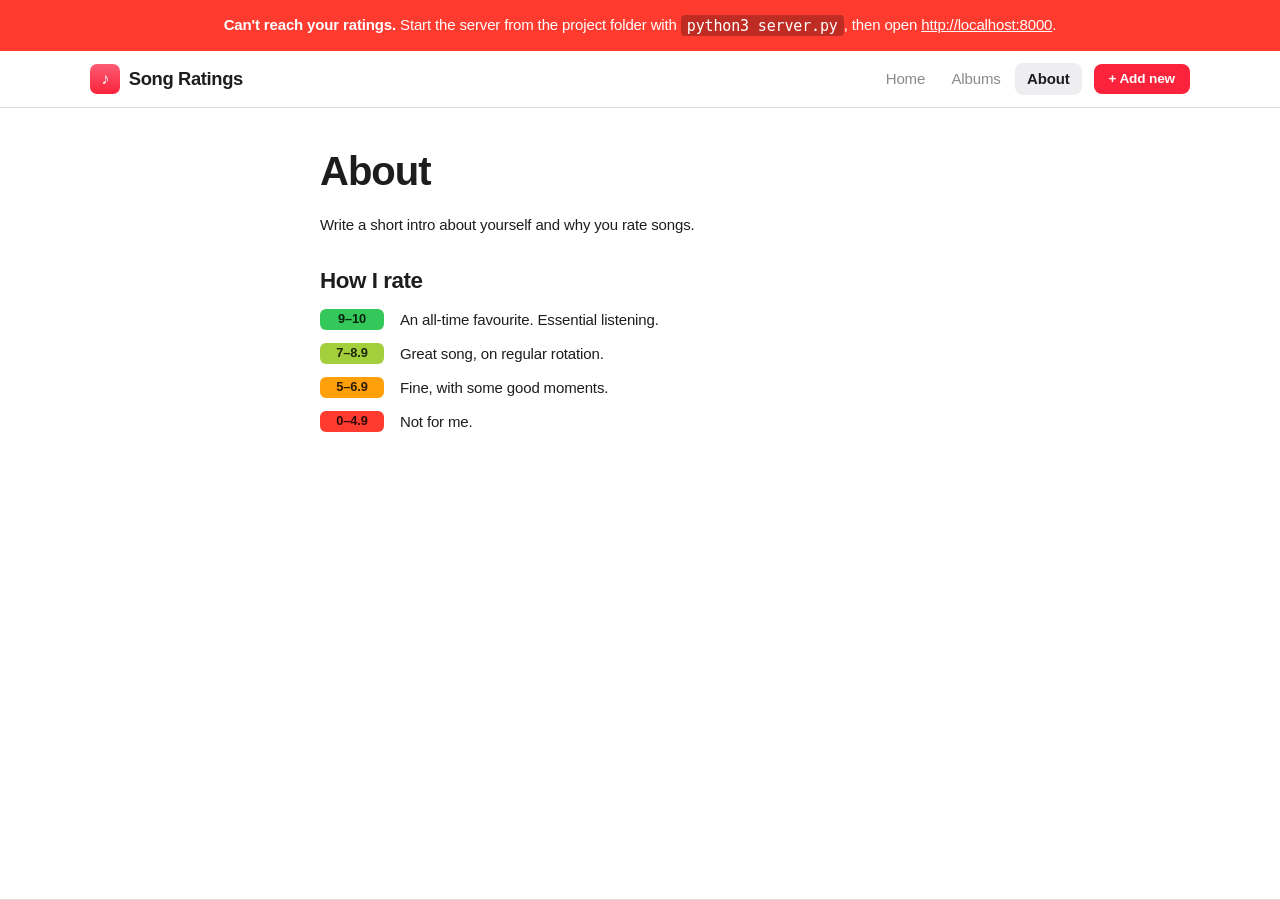
==== about.html @ 0f401fde "first commit" ====
<!DOCTYPE html>
<html lang="en">
<head>
  <meta charset="UTF-8">
  <meta name="viewport" content="width=device-width, initial-scale=1.0">
  <title>About · Song Ratings</title>
  <link rel="icon" href="assets/favicon.svg" type="image/svg+xml">
  <link rel="stylesheet" href="css/base.css">
  <link rel="stylesheet" href="css/layout.css">
  <link rel="stylesheet" href="css/components.css">
</head>
<body>
  <header id="site-header" class="site-header"></header>

  <main class="container prose">
    <h1>About</h1>
    <p>Write a short intro about yourself and why you rate songs.</p>

    <h2>How I rate</h2>
    <ul class="scale">
      <li><span class="rating-badge rating-sm tier-great">9–10</span> An all-time favourite. Essential listening.</li>
      <li><span class="rating-badge rating-sm tier-good">7–8.9</span> Great song, on regular rotation.</li>
      <li><span class="rating-badge rating-sm tier-okay">5–6.9</span> Fine, with some good moments.</li>
      <li><span class="rating-badge rating-sm tier-bad">0–4.9</span> Not for me.</li>
    </ul>
  </main>

  <footer id="site-footer" class="site-footer"></footer>

  <script src="js/store.js"></script>
  <script src="js/utils.js"></script>
  <script src="js/components.js"></script>
</body>
</html>
---- css/base.css ----
/* Design tokens, reset, and typography. Change the look of the site here.
   Styled after Apple Music: SF system font, pink-red key color, translucent
   materials, and automatic light/dark mode. */

:root {
  /* Light mode */
  --bg: #ffffff;
  --bg-translucent: rgb(255 255 255 / 0.72);
  --surface: rgb(118 118 128 / 0.08);
  --surface-hover: rgb(118 118 128 / 0.14);
  --fill: rgb(118 118 128 / 0.12);
  --stripe: rgb(0 0 0 / 0.03);
  --border: rgb(60 60 67 / 0.18);
  --text: #1d1d1f;
  --text-muted: rgb(60 60 67 / 0.6);
  --accent: #fa233b;
  --accent-hover: #e01e34;
  --focus-ring: rgb(250 35 59 / 0.4);
  --on-accent: #ffffff;
  --cover-shadow: 0 4px 14px rgb(0 0 0 / 0.12);
  --cover-edge: inset 0 0 0 0.5px rgb(0 0 0 / 0.1);

  --tier-great: #34c759;
  --tier-good: #a4cf3c;
  --tier-okay: #ff9f0a;
  --tier-bad: #ff3b30;
  --on-tier: rgb(0 0 0 / 0.82);

  --radius: 12px;
  --radius-sm: 8px;
  --radius-cover: 6px;
  --max-width: 1180px;
  --gutter: clamp(16px, 4vw, 40px);

  --font-sans: -apple-system, BlinkMacSystemFont, "SF Pro Text", "SF Pro Icons",
    "Helvetica Neue", Helvetica, Arial, sans-serif;
  --font-display: -apple-system, BlinkMacSystemFont, "SF Pro Display",
    "Helvetica Neue", Helvetica, Arial, sans-serif;

  color-scheme: light dark;
}

@media (prefers-color-scheme: dark) {
  :root {
    --bg: #1f1f1f;
    --bg-translucent: rgb(31 31 31 / 0.72);
    --surface: rgb(255 255 255 / 0.05);
    --surface-hover: rgb(255 255 255 / 0.09);
    --fill: rgb(118 118 128 / 0.24);
    --stripe: rgb(255 255 255 / 0.035);
    --border: rgb(84 84 88 / 0.6);
    --text: rgb(255 255 255 / 0.92);
    --text-muted: rgb(235 235 245 / 0.6);
    --accent: #fa586a;
    --accent-hover: #fb6d7d;
    --focus-ring: rgb(250 88 106 / 0.45);
    --cover-shadow: 0 4px 18px rgb(0 0 0 / 0.45);
    --cover-edge: inset 0 0 0 0.5px rgb(255 255 255 / 0.1);

    --tier-great: #30d158;
    --tier-good: #a8d64a;
    --tier-okay: #ffb340;
    --tier-bad: #ff453a;
  }
}

*,
*::before,
*::after {
  box-sizing: border-box;
}

body {
  margin: 0;
  min-height: 100vh;
  display: flex;
  flex-direction: column;
  background: var(--bg);
  color: var(--text);
  font-family: var(--font-sans);
  font-size: 15px;
  line-height: 1.47;
  letter-spacing: -0.01em;
  -webkit-font-smoothing: antialiased;
  -moz-osx-font-smoothing: grayscale;
}

h1,
h2,
h3 {
  font-family: var(--font-display);
  line-height: 1.15;
  margin: 0 0 0.5em;
}

h1 { font-size: clamp(1.9rem, 4vw, 2.5rem); font-weight: 700; letter-spacing: -0.025em; }
h2 { font-size: 1.4rem; font-weight: 700; letter-spacing: -0.02em; }
h3 { font-size: 1rem; font-weight: 600; letter-spacing: -0.01em; }

p { margin: 0 0 1em; }

a {
  color: var(--accent);
  text-decoration: none;
}

img {
  max-width: 100%;
  display: block;
}

input,
select {
  font: inherit;
  color: var(--text);
  background-color: var(--fill);
  border: 0;
  border-radius: var(--radius-sm);
  padding: 0.55em 0.85em;
}

input::placeholder { color: var(--text-muted); }

select {
  appearance: none;
  padding-right: 2.2em;
  background-image: url("data:image/svg+xml,%3Csvg xmlns='http://www.w3.org/2000/svg' width='10' height='6' viewBox='0 0 10 6'%3E%3Cpath d='M1 1l4 4 4-4' fill='none' stroke='%238e8e93' stroke-width='1.6' stroke-linecap='round' stroke-linejoin='round'/%3E%3C/svg%3E");
  background-repeat: no-repeat;
  background-position: right 0.85em center;
  cursor: pointer;
}

input:focus,
select:focus,
a:focus-visible,
button:focus-visible {
  outline: 3px solid var(--focus-ring);
  outline-offset: 1px;
}

.muted { color: var(--text-muted); }
---- css/layout.css ----
/* Page-level structure: header, footer, containers, grids. */

.container {
  width: 100%;
  max-width: var(--max-width);
  margin: 0 auto;
  padding-inline: var(--gutter);
}

main.container {
  flex: 1;
  padding-block: 2.5rem 4rem;
}

/* Header */
.site-header {
  position: sticky;
  top: 0;
  z-index: 10;
  background: var(--bg-translucent);
  backdrop-filter: saturate(180%) blur(20px);
  -webkit-backdrop-filter: saturate(180%) blur(20px);
  border-bottom: 0.5px solid var(--border);
}

.header-inner {
  display: flex;
  align-items: center;
  justify-content: space-between;
  gap: 1rem;
  height: 56px;
}

.logo {
  display: flex;
  align-items: center;
  gap: 0.55rem;
  color: var(--text);
  font-family: var(--font-display);
  font-weight: 600;
  font-size: 1.15rem;
  letter-spacing: -0.02em;
}

.logo-mark {
  display: grid;
  place-items: center;
  width: 30px;
  height: 30px;
  border-radius: 7px;
  background: linear-gradient(180deg, #fb5c74, #fa233b);
  color: #fff;
  font-size: 1rem;
}

.nav {
  display: flex;
  align-items: center;
  gap: 0.15rem;
}

.nav-link {
  color: var(--text-muted);
  padding: 0.35em 0.8em;
  border-radius: var(--radius-sm);
  font-weight: 500;
  transition: color 0.15s, background 0.15s;
}

.nav-link:hover { color: var(--text); }
.nav-link.active { color: var(--text); background: var(--fill); font-weight: 600; }

/* Footer */
.site-footer {
  border-top: 0.5px solid var(--border);
  color: var(--text-muted);
  font-size: 0.8rem;
}

.footer-inner {
  display: flex;
  justify-content: space-between;
  flex-wrap: wrap;
  gap: 0.5rem;
  padding-block: 1.5rem;
}

/* Home */
.hero {
  padding-block: 0.5rem 2.5rem;
}

.hero h1 { font-size: clamp(2.1rem, 5vw, 3rem); font-weight: 800; letter-spacing: -0.03em; }

.hero-sub {
  color: var(--text-muted);
  font-size: 1.15rem;
}

.home-layout {
  display: grid;
  grid-template-columns: 1fr 340px;
  gap: 3rem;
  align-items: start;
}

.sidebar {
  position: sticky;
  top: 80px;
}

.section-head,
.page-head {
  display: flex;
  align-items: baseline;
  justify-content: space-between;
  flex-wrap: wrap;
  gap: 0.5rem;
  margin-bottom: 1rem;
}

.section-head h2 { margin: 0; }

/* Grids */
.album-grid {
  display: grid;
  grid-template-columns: repeat(auto-fill, minmax(180px, 1fr));
  gap: 1.75rem 1.25rem;
}

.song-list {
  display: flex;
  flex-direction: column;
}

/* Prose pages (About) */
.prose {
  max-width: 720px;
}

.prose h2 { margin-top: 2rem; }

@media (max-width: 860px) {
  .home-layout { grid-template-columns: 1fr; }
  .sidebar { position: static; }
}

@media (max-width: 480px) {
  .logo-text { display: none; }
  .nav-link { padding: 0.35em 0.5em; }
  .album-grid { grid-template-columns: repeat(2, 1fr); gap: 1.25rem 0.75rem; }
}
---- css/components.css ----
/* Reusable pieces: cards, rating badges, covers, tracklist, detail pages. */

/* Stats */
.stats {
  display: flex;
  flex-wrap: wrap;
  gap: 0.75rem;
  margin-top: 1.5rem;
}

.stat {
  display: flex;
  flex-direction: column;
  min-width: 140px;
  padding: 0.9rem 1.2rem;
  background: var(--surface);
  border-radius: var(--radius);
}

.stat-value {
  font-family: var(--font-display);
  font-size: 1.75rem;
  font-weight: 700;
  letter-spacing: -0.02em;
  font-variant-numeric: tabular-nums;
}

.stat-label { color: var(--text-muted); font-size: 0.8rem; font-weight: 500; }

.section-link { font-weight: 400; font-size: 0.95rem; }
.section-link:hover { text-decoration: underline; }

/* Covers */
.cover {
  aspect-ratio: 1;
  object-fit: cover;
  border-radius: var(--radius-cover);
  background: var(--fill);
  box-shadow: var(--cover-edge);
  flex-shrink: 0;
}

.cover-sm { width: 44px; border-radius: 4px; }
.cover-md { width: 100%; box-shadow: var(--cover-edge), var(--cover-shadow); }
.cover-lg {
  width: min(270px, 100%);
  border-radius: 10px;
  box-shadow: var(--cover-edge), 0 10px 40px rgb(0 0 0 / 0.25);
}

.cover-placeholder {
  display: grid;
  place-items: center;
  background: linear-gradient(
    135deg,
    hsl(var(--hue) 70% 55%),
    hsl(calc(var(--hue) + 50) 65% 35%)
  );
  color: rgb(255 255 255 / 0.9);
  font-family: var(--font-display);
  font-weight: 700;
  font-size: 2.5rem;
}

.cover-sm.cover-placeholder { font-size: 1rem; }
.cover-lg.cover-placeholder { font-size: 5rem; }

/* Rating badge */
.rating-badge {
  display: inline-grid;
  place-items: center;
  font-family: var(--font-display);
  font-weight: 700;
  border-radius: 6px;
  color: var(--on-tier);
  font-variant-numeric: tabular-nums;
  letter-spacing: -0.01em;
}

.rating-sm { min-width: 38px; padding: 0.1em 0.45em; font-size: 0.8rem; }
.rating-md { min-width: 44px; padding: 0.2em 0.5em; font-size: 0.95rem; }
.rating-lg { min-width: 110px; padding: 0.25em 0.5em; font-size: 3rem; border-radius: var(--radius); }

.tier-great { background: var(--tier-great); }
.tier-good  { background: var(--tier-good); }
.tier-okay  { background: var(--tier-okay); }
.tier-bad   { background: var(--tier-bad); }
.tier-none  { background: var(--fill); color: var(--text-muted); }

/* Progress (tracks rated) */
.progress {
  display: flex;
  align-items: center;
  gap: 0.5rem;
  margin-top: 0.4rem;
}

.progress-bar {
  flex: 1;
  max-width: 200px;
  height: 3px;
  background: var(--fill);
  border-radius: 999px;
  overflow: hidden;
}

.progress-bar span {
  display: block;
  height: 100%;
  background: var(--accent);
  border-radius: 999px;
}

.progress-label {
  color: var(--text-muted);
  font-size: 0.72rem;
  white-space: nowrap;
}

/* Album card (grid): just artwork and text, like an Apple Music shelf */
.album-card {
  position: relative;
  display: flex;
  flex-direction: column;
  gap: 0.55rem;
  color: inherit;
}

.album-card .cover { transition: filter 0.2s; }
.album-card:hover .cover { filter: brightness(0.82); }

.album-card .rating-badge {
  position: absolute;
  top: 0.5rem;
  right: 0.5rem;
  box-shadow: 0 2px 8px rgb(0 0 0 / 0.3);
}

.album-card .tier-none {
  background: rgb(30 30 30 / 0.55);
  color: rgb(255 255 255 / 0.85);
  backdrop-filter: blur(12px);
  -webkit-backdrop-filter: blur(12px);
}

.album-card-body { min-width: 0; line-height: 1.3; }

.album-title,
.song-title {
  margin: 0;
  font-family: var(--font-sans);
  font-size: 0.92rem;
  font-weight: 500;
  overflow: hidden;
  text-overflow: ellipsis;
  white-space: nowrap;
}

.album-artist,
.song-artist {
  margin: 0;
  color: var(--text-muted);
  font-size: 0.88rem;
  overflow: hidden;
  text-overflow: ellipsis;
  white-space: nowrap;
}

/* Song row (ranked list) */
.song-row {
  display: flex;
  align-items: center;
  gap: 0.75rem;
  padding: 0.45rem 0.5rem;
  border-radius: var(--radius-sm);
  color: inherit;
}

.song-row:hover { background: var(--surface-hover); }

.song-rank {
  width: 1.5rem;
  text-align: right;
  color: var(--text-muted);
  font-size: 0.9rem;
  font-weight: 600;
  font-variant-numeric: tabular-nums;
}

.song-row-body {
  display: flex;
  flex-direction: column;
  flex: 1;
  min-width: 0;
  line-height: 1.3;
}

.song-row-body .song-artist { font-size: 0.82rem; }

/* Tracklist (album page): striped rows like Apple Music */
.tracklist {
  margin-top: 2rem;
}

.tracklist-head,
.track-row {
  display: grid;
  grid-template-columns: 2rem 1fr auto 3.5rem;
  gap: 1rem;
  align-items: center;
  padding: 0.55rem 0.75rem;
}

.tracklist-head {
  color: var(--text-muted);
  font-size: 0.72rem;
  font-weight: 600;
  letter-spacing: 0.04em;
  text-transform: uppercase;
  margin-bottom: 0.25rem;
}

.tracklist-head span:first-child,
.track-number { text-align: right; }

.tracklist-head span:last-child { text-align: center; }

.track-row {
  border-radius: var(--radius-sm);
  color: var(--text);
}

.track-row:nth-of-type(odd) { background: var(--stripe); }
.track-row:hover { background: var(--surface-hover); }

.track-number,
.track-duration {
  color: var(--text-muted);
  font-variant-numeric: tabular-nums;
  font-size: 0.88rem;
}

.track-title {
  min-width: 0;
  overflow: hidden;
  text-overflow: ellipsis;
  white-space: nowrap;
}

.track-row.unrated .track-title { color: var(--text-muted); }
.track-row.unrated:hover .track-title { color: var(--text); }

/* Filters */
.filters {
  display: flex;
  flex-wrap: wrap;
  gap: 0.6rem;
  margin-bottom: 1.75rem;
}

.filters input { flex: 1 1 260px; }
.filters select { flex: 0 1 auto; }

.empty-state {
  grid-column: 1 / -1;
  padding: 3rem 1rem;
  text-align: center;
  color: var(--text-muted);
}

/* Album & song detail pages */
.back-link {
  display: inline-block;
  margin-bottom: 1.5rem;
  font-size: 0.95rem;
}

.back-link:hover { text-decoration: underline; }

.detail-hero {
  display: grid;
  grid-template-columns: auto 1fr auto;
  gap: 2rem;
  align-items: end;
  padding-bottom: 1.5rem;
}

.eyebrow {
  margin: 0 0 0.4rem;
  color: var(--text-muted);
  font-size: 0.75rem;
  font-weight: 600;
  letter-spacing: 0.04em;
  text-transform: uppercase;
}

.detail-hero h1 { margin-bottom: 0.2rem; }

.detail-hero-artist {
  margin: 0;
  color: var(--accent);
  font-family: var(--font-display);
  font-size: clamp(1.25rem, 2.5vw, 1.6rem);
  font-weight: 500;
  letter-spacing: -0.02em;
}

.detail-hero-sub { color: var(--text-muted); margin: 0.25rem 0 1rem; }

.detail-hero-score {
  display: flex;
  flex-direction: column;
  align-items: center;
  gap: 0.35rem;
}

.score-label { color: var(--text-muted); font-size: 0.8rem; }

.tags {
  display: flex;
  flex-wrap: wrap;
  gap: 0.4rem;
}

.tag {
  padding: 0.2em 0.75em;
  background: var(--fill);
  border-radius: 999px;
  color: var(--text-muted);
  font-size: 0.78rem;
  font-weight: 500;
}

.review {
  max-width: 720px;
  padding-top: 1.5rem;
  font-size: 1.05rem;
  line-height: 1.6;
}

.review-date {
  margin-top: 2rem;
  color: var(--text-muted);
  font-size: 0.85rem;
}

.track-nav {
  display: flex;
  justify-content: space-between;
  gap: 1rem;
  margin-top: 3rem;
  padding-top: 1.5rem;
  border-top: 0.5px solid var(--border);
}

.track-nav a:hover { text-decoration: underline; }

/* About page scale */
.scale {
  list-style: none;
  padding: 0;
  display: flex;
  flex-direction: column;
  gap: 0.75rem;
}

.scale li {
  display: flex;
  align-items: center;
  gap: 1rem;
}

.scale .rating-badge { min-width: 64px; }

@media (max-width: 720px) {
  .detail-hero {
    grid-template-columns: 1fr;
    align-items: start;
  }

  .detail-hero-score {
    flex-direction: row;
    align-items: baseline;
    gap: 0.75rem;
  }

  .rating-lg { font-size: 2.2rem; min-width: 90px; }

  .tracklist-head,
  .track-row { gap: 0.6rem; padding-inline: 0.4rem; }
}

/* Buttons: filled accent for primary, gray fill with accent text otherwise */
.button {
  display: inline-flex;
  align-items: center;
  justify-content: center;
  gap: 0.4em;
  padding: 0.5em 1.1em;
  font: inherit;
  font-weight: 600;
  font-size: 0.9rem;
  color: var(--accent);
  background: var(--fill);
  border: 0;
  border-radius: var(--radius-sm);
  cursor: pointer;
  white-space: nowrap;
  transition: background 0.15s, transform 0.1s;
}

.button:hover { background: var(--surface-hover); }
.button:active { transform: scale(0.97); }

.button-primary {
  background: var(--accent);
  color: var(--on-accent);
}

.button-primary:hover { background: var(--accent-hover); }

.button-danger { color: var(--tier-bad); }

.nav-add { margin-left: 0.6rem; padding-block: 0.35em; font-size: 0.85rem; }

.page-actions {
  display: flex;
  gap: 0.5rem;
  width: 100%;
}

.empty-state .button { margin-top: 0.5rem; }

.detail-hero-score .button { margin-top: 0.5rem; }

.danger-zone {
  margin-top: 3rem;
  padding-top: 1.5rem;
  border-top: 0.5px solid var(--border);
}

/* Search results (Add page) */
.search-result {
  width: 100%;
  font: inherit;
  text-align: left;
  background: none;
  border: 0;
  cursor: pointer;
}

.add-hint {
  color: var(--accent);
  font-size: 0.85rem;
  font-weight: 600;
  white-space: nowrap;
}

/* Rating form */
.rate-form {
  display: flex;
  flex-direction: column;
  gap: 1.25rem;
  max-width: 720px;
  padding-top: 1.5rem;
}

.field {
  display: flex;
  flex-direction: column;
  gap: 0.4rem;
}

.field-label { font-weight: 600; font-size: 0.85rem; }

.field textarea {
  font: inherit;
  color: var(--text);
  background: var(--fill);
  border: 0;
  border-radius: var(--radius-sm);
  padding: 0.7em 0.9em;
  resize: vertical;
}

.field textarea:focus { outline: 3px solid var(--focus-ring); outline-offset: 1px; }

.score-input {
  display: flex;
  align-items: center;
  gap: 1rem;
}

.score-input input[type="range"] {
  flex: 1;
  padding: 0;
  border: 0;
  background: none;
  accent-color: var(--accent);
}

.score-input input[type="number"] { width: 5.5em; }

.form-actions {
  display: flex;
  flex-wrap: wrap;
  gap: 0.75rem;
}

@media (max-width: 480px) {
  .nav-add { margin-left: 0.25rem; padding-inline: 0.7em; }
  .score-input { flex-wrap: wrap; }
  .score-input input[type="range"] { flex-basis: 100%; }
}

/* Shown when the local server isn't running */
.server-warning {
  padding: 0.9rem var(--gutter);
  background: var(--tier-bad);
  color: #fff;
  text-align: center;
}

.server-warning a { color: #fff; text-decoration: underline; }

.server-warning code {
  padding: 0.1em 0.4em;
  background: rgb(0 0 0 / 0.25);
  border-radius: 4px;
}
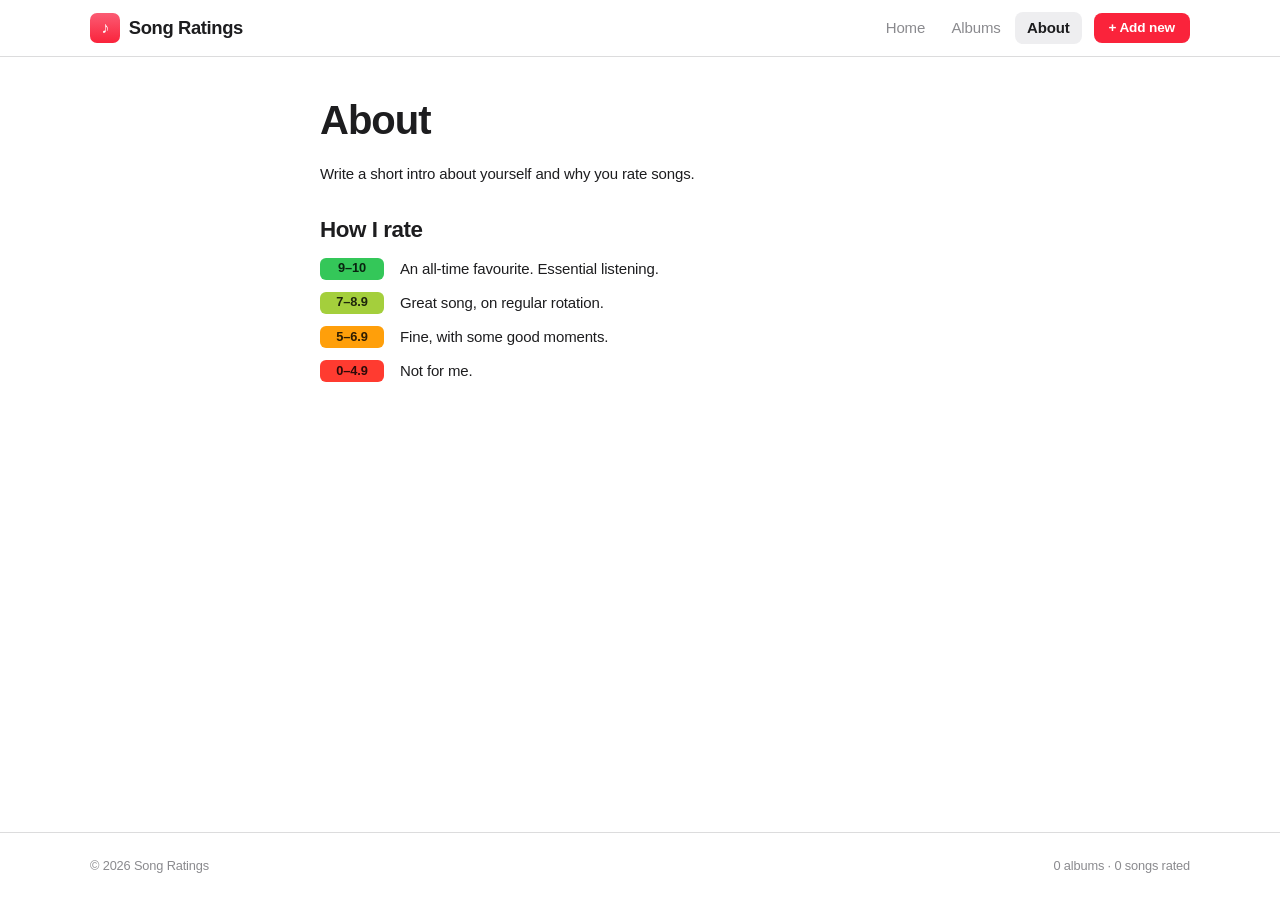
==== commit ac89c79e: "edits so that the data is stored on the user's device" ====
--- a/about.html
+++ b/about.html
@@ -5,6 +5,11 @@
   <meta name="viewport" content="width=device-width, initial-scale=1.0">
   <title>About · Song Ratings</title>
   <link rel="icon" href="assets/favicon.svg" type="image/svg+xml">
+  <link rel="manifest" href="manifest.webmanifest">
+  <link rel="apple-touch-icon" href="assets/icons/apple-touch-icon.png">
+  <meta name="apple-mobile-web-app-title" content="Ratings">
+  <meta name="theme-color" content="#ffffff" media="(prefers-color-scheme: light)">
+  <meta name="theme-color" content="#1f1f1f" media="(prefers-color-scheme: dark)">
   <link rel="stylesheet" href="css/base.css">
   <link rel="stylesheet" href="css/layout.css">
   <link rel="stylesheet" href="css/components.css">
--- a/css/components.css
+++ b/css/components.css
@@ -513,18 +513,10 @@
   .score-input input[type="range"] { flex-basis: 100%; }
 }
 
-/* Shown when the local server isn't running */
-.server-warning {
+/* Shown when browser storage is blocked */
+.storage-warning {
   padding: 0.9rem var(--gutter);
   background: var(--tier-bad);
   color: #fff;
   text-align: center;
 }
-
-.server-warning a { color: #fff; text-decoration: underline; }
-
-.server-warning code {
-  padding: 0.1em 0.4em;
-  background: rgb(0 0 0 / 0.25);
-  border-radius: 4px;
-}
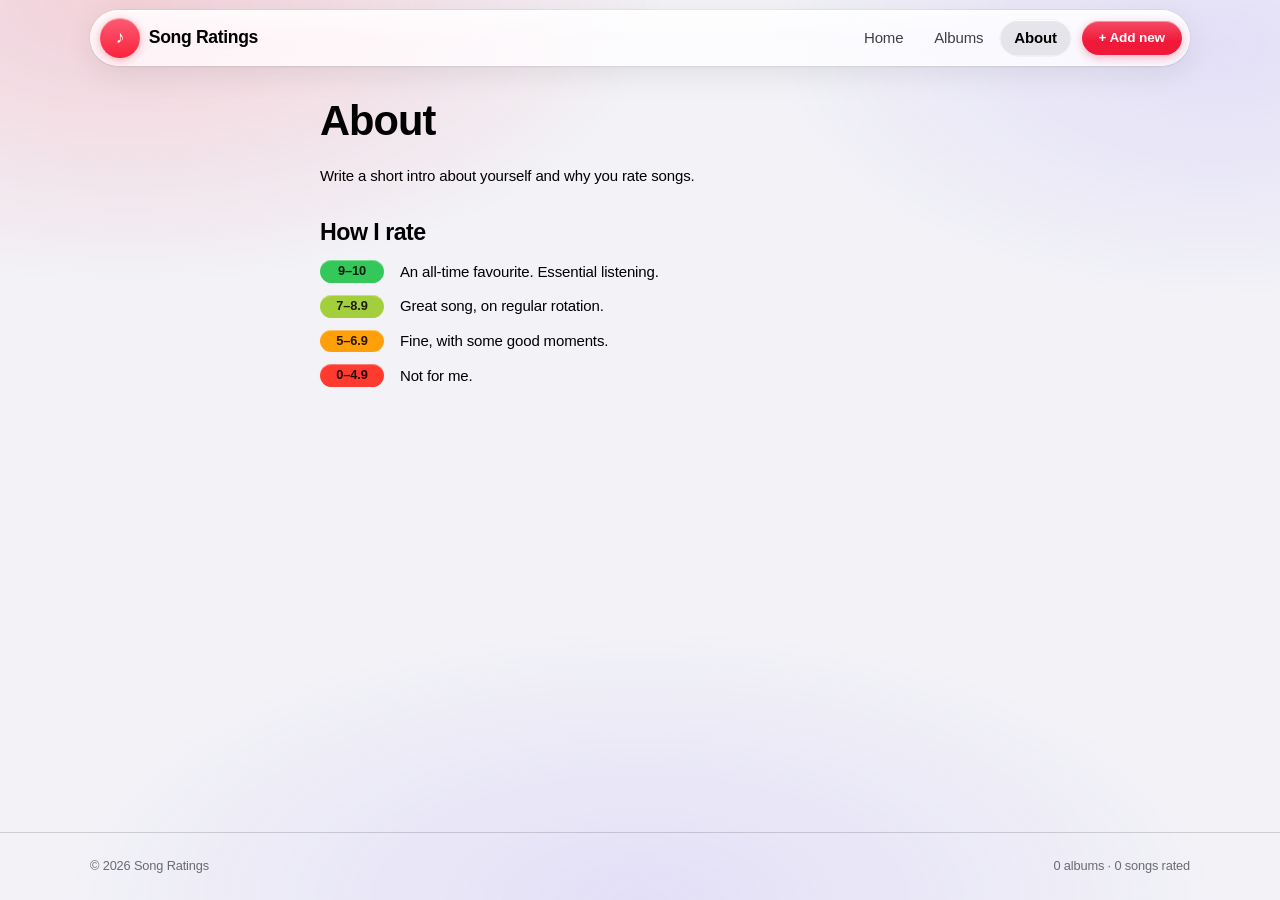
==== commit 36f26ed5: "improved css" ====
--- a/about.html
+++ b/about.html
@@ -8,8 +8,8 @@
   <link rel="manifest" href="manifest.webmanifest">
   <link rel="apple-touch-icon" href="assets/icons/apple-touch-icon.png">
   <meta name="apple-mobile-web-app-title" content="Ratings">
-  <meta name="theme-color" content="#ffffff" media="(prefers-color-scheme: light)">
-  <meta name="theme-color" content="#1f1f1f" media="(prefers-color-scheme: dark)">
+  <meta name="theme-color" content="#f2f2f7" media="(prefers-color-scheme: light)">
+  <meta name="theme-color" content="#000000" media="(prefers-color-scheme: dark)">
   <link rel="stylesheet" href="css/base.css">
   <link rel="stylesheet" href="css/layout.css">
   <link rel="stylesheet" href="css/components.css">
--- a/css/base.css
+++ b/css/base.css
@@ -1,36 +1,56 @@
 /* Design tokens, reset, and typography. Change the look of the site here.
-   Styled after Apple Music: SF system font, pink-red key color, translucent
-   materials, and automatic light/dark mode. */
+   Styled after iOS / Apple Music: SF system font, pink-red key color,
+   "Liquid Glass" translucent materials, spring easing, and automatic
+   light/dark mode. */
 
 :root {
   /* Light mode */
-  --bg: #ffffff;
-  --bg-translucent: rgb(255 255 255 / 0.72);
-  --surface: rgb(118 118 128 / 0.08);
-  --surface-hover: rgb(118 118 128 / 0.14);
-  --fill: rgb(118 118 128 / 0.12);
-  --stripe: rgb(0 0 0 / 0.03);
-  --border: rgb(60 60 67 / 0.18);
-  --text: #1d1d1f;
-  --text-muted: rgb(60 60 67 / 0.6);
-  --accent: #fa233b;
-  --accent-hover: #e01e34;
-  --focus-ring: rgb(250 35 59 / 0.4);
+  --bg: #f2f2f7;
+  --surface: rgb(118 118 128 / 0.1);
+  --surface-hover: rgb(118 118 128 / 0.16);
+  --fill: rgb(118 118 128 / 0.14);
+  --separator: rgb(60 60 67 / 0.2);
+  --border: rgb(60 60 67 / 0.22);
+  --text: #000000;
+  --text-muted: rgb(60 60 67 / 0.74);
+  --accent: #f0193a;
+  --accent-hover: #d9122f;
+  --focus-ring: rgb(240 25 58 / 0.45);
   --on-accent: #ffffff;
-  --cover-shadow: 0 4px 14px rgb(0 0 0 / 0.12);
+  --cover-shadow: 0 6px 18px rgb(0 0 0 / 0.14);
+  --cover-shadow-lift: 0 14px 34px rgb(0 0 0 / 0.2);
   --cover-edge: inset 0 0 0 0.5px rgb(0 0 0 / 0.1);
+  --glow-1: rgb(250 35 59 / 0.16);
+  --glow-2: rgb(120 90 255 / 0.12);
+
+  /* Liquid Glass material */
+  --glass: rgb(255 255 255 / 0.62);
+  --glass-strong: rgb(255 255 255 / 0.74);
+  --glass-sheen: linear-gradient(180deg, rgb(255 255 255 / 0.55), rgb(255 255 255 / 0) 55%);
+  --glass-edge:
+    inset 0 1px 0 rgb(255 255 255 / 0.95),
+    inset 0 0 0 0.5px rgb(255 255 255 / 0.7),
+    0 0 0 0.5px rgb(0 0 0 / 0.07);
+  --glass-shadow: 0 8px 30px rgb(0 0 0 / 0.08), 0 1px 3px rgb(0 0 0 / 0.06);
+  --glass-blur: blur(28px) saturate(190%);
 
   --tier-great: #34c759;
   --tier-good: #a4cf3c;
   --tier-okay: #ff9f0a;
   --tier-bad: #ff3b30;
-  --on-tier: rgb(0 0 0 / 0.82);
-
-  --radius: 12px;
-  --radius-sm: 8px;
-  --radius-cover: 6px;
+  --on-tier: rgb(0 0 0 / 0.85);
+
+  --radius-lg: 26px;
+  --radius: 20px;
+  --radius-sm: 14px;
+  --radius-cover: 12px;
   --max-width: 1180px;
   --gutter: clamp(16px, 4vw, 40px);
+
+  /* iOS-style spring curve: fast start, long soft settle */
+  --ease: cubic-bezier(0.32, 0.72, 0, 1);
+  --dur: 0.45s;
+  --dur-fast: 0.25s;
 
   --font-sans: -apple-system, BlinkMacSystemFont, "SF Pro Text", "SF Pro Icons",
     "Helvetica Neue", Helvetica, Arial, sans-serif;
@@ -42,20 +62,30 @@
 
 @media (prefers-color-scheme: dark) {
   :root {
-    --bg: #1f1f1f;
-    --bg-translucent: rgb(31 31 31 / 0.72);
-    --surface: rgb(255 255 255 / 0.05);
-    --surface-hover: rgb(255 255 255 / 0.09);
-    --fill: rgb(118 118 128 / 0.24);
-    --stripe: rgb(255 255 255 / 0.035);
-    --border: rgb(84 84 88 / 0.6);
-    --text: rgb(255 255 255 / 0.92);
-    --text-muted: rgb(235 235 245 / 0.6);
-    --accent: #fa586a;
-    --accent-hover: #fb6d7d;
-    --focus-ring: rgb(250 88 106 / 0.45);
-    --cover-shadow: 0 4px 18px rgb(0 0 0 / 0.45);
-    --cover-edge: inset 0 0 0 0.5px rgb(255 255 255 / 0.1);
+    --bg: #000000;
+    --surface: rgb(255 255 255 / 0.06);
+    --surface-hover: rgb(255 255 255 / 0.11);
+    --fill: rgb(118 118 128 / 0.28);
+    --separator: rgb(84 84 88 / 0.55);
+    --border: rgb(84 84 88 / 0.65);
+    --text: #ffffff;
+    --text-muted: rgb(235 235 245 / 0.7);
+    --accent: #ff4d63;
+    --accent-hover: #ff667a;
+    --focus-ring: rgb(255 77 99 / 0.5);
+    --cover-shadow: 0 6px 22px rgb(0 0 0 / 0.6);
+    --cover-shadow-lift: 0 16px 40px rgb(0 0 0 / 0.75);
+    --cover-edge: inset 0 0 0 0.5px rgb(255 255 255 / 0.12);
+    --glow-1: rgb(250 35 59 / 0.22);
+    --glow-2: rgb(110 80 255 / 0.18);
+
+    --glass: rgb(44 44 48 / 0.5);
+    --glass-strong: rgb(30 30 34 / 0.66);
+    --glass-sheen: linear-gradient(180deg, rgb(255 255 255 / 0.1), rgb(255 255 255 / 0) 55%);
+    --glass-edge:
+      inset 0 1px 0 rgb(255 255 255 / 0.2),
+      inset 0 0 0 0.5px rgb(255 255 255 / 0.12);
+    --glass-shadow: 0 10px 40px rgb(0 0 0 / 0.55);
 
     --tier-great: #30d158;
     --tier-good: #a8d64a;
@@ -83,18 +113,32 @@
   letter-spacing: -0.01em;
   -webkit-font-smoothing: antialiased;
   -moz-osx-font-smoothing: grayscale;
+  -webkit-tap-highlight-color: transparent;
+}
+
+/* Soft color glow behind everything, so the glass has something to refract */
+body::before {
+  content: "";
+  position: fixed;
+  inset: 0;
+  z-index: -1;
+  pointer-events: none;
+  background:
+    radial-gradient(60% 45% at 10% 0%, var(--glow-1), transparent 70%),
+    radial-gradient(50% 40% at 95% 5%, var(--glow-2), transparent 70%),
+    radial-gradient(60% 40% at 50% 100%, var(--glow-2), transparent 75%);
 }
 
 h1,
 h2,
 h3 {
   font-family: var(--font-display);
-  line-height: 1.15;
+  line-height: 1.12;
   margin: 0 0 0.5em;
 }
 
-h1 { font-size: clamp(1.9rem, 4vw, 2.5rem); font-weight: 700; letter-spacing: -0.025em; }
-h2 { font-size: 1.4rem; font-weight: 700; letter-spacing: -0.02em; }
+h1 { font-size: clamp(2rem, 4vw, 2.6rem); font-weight: 800; letter-spacing: -0.022em; }
+h2 { font-size: 1.45rem; font-weight: 700; letter-spacing: -0.022em; }
 h3 { font-size: 1rem; font-weight: 600; letter-spacing: -0.01em; }
 
 p { margin: 0 0 1em; }
@@ -102,6 +146,7 @@
 a {
   color: var(--accent);
   text-decoration: none;
+  transition: color var(--dur-fast) var(--ease), opacity var(--dur-fast) var(--ease);
 }
 
 img {
@@ -109,24 +154,34 @@
   display: block;
 }
 
+/* Glass capsule fields */
 input,
 select {
   font: inherit;
   color: var(--text);
-  background-color: var(--fill);
+  background-color: var(--glass);
+  background-image: var(--glass-sheen);
   border: 0;
-  border-radius: var(--radius-sm);
-  padding: 0.55em 0.85em;
+  border-radius: 999px;
+  padding: 0.65em 1.15em;
+  box-shadow: var(--glass-edge), var(--glass-shadow);
+  backdrop-filter: var(--glass-blur);
+  -webkit-backdrop-filter: var(--glass-blur);
+  transition: box-shadow var(--dur) var(--ease), background-color var(--dur) var(--ease);
 }
 
 input::placeholder { color: var(--text-muted); }
+
+input[type="search"] { -webkit-appearance: none; appearance: none; }
 
 select {
   appearance: none;
-  padding-right: 2.2em;
-  background-image: url("data:image/svg+xml,%3Csvg xmlns='http://www.w3.org/2000/svg' width='10' height='6' viewBox='0 0 10 6'%3E%3Cpath d='M1 1l4 4 4-4' fill='none' stroke='%238e8e93' stroke-width='1.6' stroke-linecap='round' stroke-linejoin='round'/%3E%3C/svg%3E");
+  padding-right: 2.4em;
+  background-image:
+    url("data:image/svg+xml,%3Csvg xmlns='http://www.w3.org/2000/svg' width='10' height='6' viewBox='0 0 10 6'%3E%3Cpath d='M1 1l4 4 4-4' fill='none' stroke='%238e8e93' stroke-width='1.6' stroke-linecap='round' stroke-linejoin='round'/%3E%3C/svg%3E"),
+    var(--glass-sheen);
   background-repeat: no-repeat;
-  background-position: right 0.85em center;
+  background-position: right 1em center, 0 0;
   cursor: pointer;
 }
 
@@ -135,7 +190,22 @@
 a:focus-visible,
 button:focus-visible {
   outline: 3px solid var(--focus-ring);
-  outline-offset: 1px;
+  outline-offset: 2px;
 }
 
 .muted { color: var(--text-muted); }
+
+/* Gentle rise when a page opens */
+@keyframes rise-in {
+  from { opacity: 0; transform: translateY(8px); }
+  to   { opacity: 1; transform: none; }
+}
+
+@media (prefers-reduced-motion: reduce) {
+  *,
+  *::before,
+  *::after {
+    animation-duration: 0.01ms !important;
+    transition-duration: 0.01ms !important;
+  }
+}
--- a/css/layout.css
+++ b/css/layout.css
@@ -9,18 +9,27 @@
 
 main.container {
   flex: 1;
-  padding-block: 2.5rem 4rem;
+  padding-block: 2rem 4rem;
+  animation: rise-in 0.6s var(--ease) both;
 }
 
-/* Header */
+/* Header: a floating Liquid Glass capsule */
 .site-header {
   position: sticky;
   top: 0;
   z-index: 10;
-  background: var(--bg-translucent);
-  backdrop-filter: saturate(180%) blur(20px);
-  -webkit-backdrop-filter: saturate(180%) blur(20px);
-  border-bottom: 0.5px solid var(--border);
+  padding: 10px var(--gutter) 0;
+}
+
+.site-header .header-inner {
+  max-width: calc(var(--max-width) - 2 * var(--gutter));
+  padding-inline: 8px;
+  background-color: var(--glass-strong);
+  background-image: var(--glass-sheen);
+  border-radius: 999px;
+  box-shadow: var(--glass-edge), var(--glass-shadow);
+  backdrop-filter: var(--glass-blur);
+  -webkit-backdrop-filter: var(--glass-blur);
 }
 
 .header-inner {
@@ -35,22 +44,24 @@
   display: flex;
   align-items: center;
   gap: 0.55rem;
+  padding-left: 2px;
   color: var(--text);
   font-family: var(--font-display);
-  font-weight: 600;
-  font-size: 1.15rem;
+  font-weight: 700;
+  font-size: 1.1rem;
   letter-spacing: -0.02em;
 }
 
 .logo-mark {
   display: grid;
   place-items: center;
-  width: 30px;
-  height: 30px;
-  border-radius: 7px;
+  width: 40px;
+  height: 40px;
+  border-radius: 50%;
   background: linear-gradient(180deg, #fb5c74, #fa233b);
+  box-shadow: inset 0 1px 0 rgb(255 255 255 / 0.45), 0 2px 8px rgb(250 35 59 / 0.35);
   color: #fff;
-  font-size: 1rem;
+  font-size: 1.1rem;
 }
 
 .nav {
@@ -60,19 +71,29 @@
 }
 
 .nav-link {
-  color: var(--text-muted);
-  padding: 0.35em 0.8em;
-  border-radius: var(--radius-sm);
+  color: var(--text);
+  padding: 0.45em 0.95em;
+  border-radius: 999px;
   font-weight: 500;
-  transition: color 0.15s, background 0.15s;
+  opacity: 0.75;
+  transition: background var(--dur) var(--ease), opacity var(--dur-fast) var(--ease),
+    transform var(--dur-fast) var(--ease);
 }
 
-.nav-link:hover { color: var(--text); }
-.nav-link.active { color: var(--text); background: var(--fill); font-weight: 600; }
+.nav-link:hover { opacity: 1; background: var(--surface); }
+.nav-link:active { transform: scale(0.94); }
+
+/* Selected tab sits in its own little glass lens */
+.nav-link.active {
+  opacity: 1;
+  font-weight: 600;
+  background: var(--surface-hover);
+  box-shadow: var(--glass-edge);
+}
 
 /* Footer */
 .site-footer {
-  border-top: 0.5px solid var(--border);
+  border-top: 0.5px solid var(--separator);
   color: var(--text-muted);
   font-size: 0.8rem;
 }
@@ -90,7 +111,7 @@
   padding-block: 0.5rem 2.5rem;
 }
 
-.hero h1 { font-size: clamp(2.1rem, 5vw, 3rem); font-weight: 800; letter-spacing: -0.03em; }
+.hero h1 { font-size: clamp(2.1rem, 5vw, 3rem); font-weight: 800; letter-spacing: -0.025em; }
 
 .hero-sub {
   color: var(--text-muted);
@@ -106,7 +127,7 @@
 
 .sidebar {
   position: sticky;
-  top: 80px;
+  top: 90px;
 }
 
 .section-head,
@@ -147,6 +168,6 @@
 
 @media (max-width: 480px) {
   .logo-text { display: none; }
-  .nav-link { padding: 0.35em 0.5em; }
+  .nav-link { padding: 0.45em 0.6em; }
   .album-grid { grid-template-columns: repeat(2, 1fr); gap: 1.25rem 0.75rem; }
 }
--- a/css/components.css
+++ b/css/components.css
@@ -1,4 +1,17 @@
 /* Reusable pieces: cards, rating badges, covers, tracklist, detail pages. */
+
+/* Liquid Glass panels: translucent, blurred, with a bright top edge */
+.stat,
+.tracklist,
+.sidebar .song-list,
+#search-results,
+.tag {
+  background-color: var(--glass);
+  background-image: var(--glass-sheen);
+  box-shadow: var(--glass-edge), var(--glass-shadow);
+  backdrop-filter: var(--glass-blur);
+  -webkit-backdrop-filter: var(--glass-blur);
+}
 
 /* Stats */
 .stats {
@@ -12,23 +25,22 @@
   display: flex;
   flex-direction: column;
   min-width: 140px;
-  padding: 0.9rem 1.2rem;
-  background: var(--surface);
+  padding: 1rem 1.3rem;
   border-radius: var(--radius);
 }
 
 .stat-value {
   font-family: var(--font-display);
-  font-size: 1.75rem;
+  font-size: 1.85rem;
   font-weight: 700;
-  letter-spacing: -0.02em;
+  letter-spacing: -0.025em;
   font-variant-numeric: tabular-nums;
 }
 
 .stat-label { color: var(--text-muted); font-size: 0.8rem; font-weight: 500; }
 
-.section-link { font-weight: 400; font-size: 0.95rem; }
-.section-link:hover { text-decoration: underline; }
+.section-link { font-weight: 500; font-size: 0.95rem; }
+.section-link:hover { opacity: 0.7; }
 
 /* Covers */
 .cover {
@@ -40,12 +52,12 @@
   flex-shrink: 0;
 }
 
-.cover-sm { width: 44px; border-radius: 4px; }
+.cover-sm { width: 46px; border-radius: 9px; }
 .cover-md { width: 100%; box-shadow: var(--cover-edge), var(--cover-shadow); }
 .cover-lg {
-  width: min(270px, 100%);
-  border-radius: 10px;
-  box-shadow: var(--cover-edge), 0 10px 40px rgb(0 0 0 / 0.25);
+  width: min(280px, 70vw);
+  border-radius: var(--radius-lg);
+  box-shadow: var(--cover-edge), 0 20px 50px rgb(0 0 0 / 0.3);
 }
 
 .cover-placeholder {
@@ -56,7 +68,7 @@
     hsl(var(--hue) 70% 55%),
     hsl(calc(var(--hue) + 50) 65% 35%)
   );
-  color: rgb(255 255 255 / 0.9);
+  color: rgb(255 255 255 / 0.92);
   font-family: var(--font-display);
   font-weight: 700;
   font-size: 2.5rem;
@@ -65,40 +77,47 @@
 .cover-sm.cover-placeholder { font-size: 1rem; }
 .cover-lg.cover-placeholder { font-size: 5rem; }
 
-/* Rating badge */
+/* Rating badge: capsule with a glossy top edge */
 .rating-badge {
   display: inline-grid;
   place-items: center;
   font-family: var(--font-display);
   font-weight: 700;
-  border-radius: 6px;
+  border-radius: 999px;
   color: var(--on-tier);
   font-variant-numeric: tabular-nums;
   letter-spacing: -0.01em;
-}
-
-.rating-sm { min-width: 38px; padding: 0.1em 0.45em; font-size: 0.8rem; }
-.rating-md { min-width: 44px; padding: 0.2em 0.5em; font-size: 0.95rem; }
-.rating-lg { min-width: 110px; padding: 0.25em 0.5em; font-size: 3rem; border-radius: var(--radius); }
+  box-shadow: inset 0 1px 0 rgb(255 255 255 / 0.35);
+}
+
+.rating-sm { min-width: 42px; padding: 0.15em 0.55em; font-size: 0.8rem; }
+.rating-md { min-width: 48px; padding: 0.25em 0.6em; font-size: 0.95rem; }
+.rating-lg {
+  min-width: 116px;
+  padding: 0.25em 0.55em;
+  font-size: 3rem;
+  border-radius: var(--radius-lg);
+  box-shadow: inset 0 1px 0 rgb(255 255 255 / 0.4), 0 10px 30px rgb(0 0 0 / 0.18);
+}
 
 .tier-great { background: var(--tier-great); }
 .tier-good  { background: var(--tier-good); }
 .tier-okay  { background: var(--tier-okay); }
 .tier-bad   { background: var(--tier-bad); }
-.tier-none  { background: var(--fill); color: var(--text-muted); }
+.tier-none  { background: var(--fill); color: var(--text-muted); box-shadow: none; }
 
 /* Progress (tracks rated) */
 .progress {
   display: flex;
   align-items: center;
   gap: 0.5rem;
-  margin-top: 0.4rem;
+  margin-top: 0.45rem;
 }
 
 .progress-bar {
   flex: 1;
   max-width: 200px;
-  height: 3px;
+  height: 4px;
   background: var(--fill);
   border-radius: 999px;
   overflow: hidden;
@@ -114,33 +133,50 @@
 .progress-label {
   color: var(--text-muted);
   font-size: 0.72rem;
+  font-weight: 500;
   white-space: nowrap;
 }
 
-/* Album card (grid): just artwork and text, like an Apple Music shelf */
+/* Album card (grid): artwork and text that lift on hover */
 .album-card {
   position: relative;
   display: flex;
   flex-direction: column;
-  gap: 0.55rem;
+  gap: 0.6rem;
   color: inherit;
 }
 
-.album-card .cover { transition: filter 0.2s; }
-.album-card:hover .cover { filter: brightness(0.82); }
+.album-card .cover {
+  transition: transform var(--dur) var(--ease), box-shadow var(--dur) var(--ease);
+}
+
+.album-card:hover .cover {
+  transform: translateY(-4px) scale(1.02);
+  box-shadow: var(--cover-edge), var(--cover-shadow-lift);
+}
+
+.album-card:active .cover {
+  transform: scale(0.97);
+  transition-duration: var(--dur-fast);
+}
 
 .album-card .rating-badge {
   position: absolute;
-  top: 0.5rem;
-  right: 0.5rem;
-  box-shadow: 0 2px 8px rgb(0 0 0 / 0.3);
-}
-
+  top: 0.55rem;
+  right: 0.55rem;
+  box-shadow: inset 0 1px 0 rgb(255 255 255 / 0.4), 0 4px 12px rgb(0 0 0 / 0.3);
+  transition: transform var(--dur) var(--ease);
+}
+
+.album-card:hover .rating-badge { transform: translateY(-4px); }
+
+/* Unrated badge over artwork: dark glass */
 .album-card .tier-none {
-  background: rgb(30 30 30 / 0.55);
-  color: rgb(255 255 255 / 0.85);
-  backdrop-filter: blur(12px);
-  -webkit-backdrop-filter: blur(12px);
+  background: rgb(20 20 22 / 0.45);
+  color: #fff;
+  box-shadow: inset 0 1px 0 rgb(255 255 255 / 0.25), inset 0 0 0 0.5px rgb(255 255 255 / 0.2);
+  backdrop-filter: blur(16px) saturate(180%);
+  -webkit-backdrop-filter: blur(16px) saturate(180%);
 }
 
 .album-card-body { min-width: 0; line-height: 1.3; }
@@ -149,8 +185,8 @@
 .song-title {
   margin: 0;
   font-family: var(--font-sans);
-  font-size: 0.92rem;
-  font-weight: 500;
+  font-size: 0.93rem;
+  font-weight: 600;
   overflow: hidden;
   text-overflow: ellipsis;
   white-space: nowrap;
@@ -166,24 +202,34 @@
   white-space: nowrap;
 }
 
-/* Song row (ranked list) */
+/* Song lists: an iOS "inset grouped" list on glass */
+.sidebar .song-list,
+#search-results {
+  padding: 6px;
+  border-radius: var(--radius-lg);
+}
+
+#search-results:empty { display: none; }
+
 .song-row {
   display: flex;
   align-items: center;
-  gap: 0.75rem;
-  padding: 0.45rem 0.5rem;
+  gap: 0.8rem;
+  padding: 0.5rem 0.6rem;
   border-radius: var(--radius-sm);
   color: inherit;
-}
-
-.song-row:hover { background: var(--surface-hover); }
+  transition: background var(--dur-fast) var(--ease), transform var(--dur-fast) var(--ease);
+}
+
+.song-row:hover { background: var(--surface); }
+.song-row:active { background: var(--surface-hover); transform: scale(0.985); }
 
 .song-rank {
   width: 1.5rem;
   text-align: right;
   color: var(--text-muted);
   font-size: 0.9rem;
-  font-weight: 600;
+  font-weight: 700;
   font-variant-numeric: tabular-nums;
 }
 
@@ -197,9 +243,11 @@
 
 .song-row-body .song-artist { font-size: 0.82rem; }
 
-/* Tracklist (album page): striped rows like Apple Music */
+/* Tracklist (album page): inset grouped list with hairline separators */
 .tracklist {
   margin-top: 2rem;
+  padding: 6px;
+  border-radius: var(--radius-lg);
 }
 
 .tracklist-head,
@@ -208,7 +256,7 @@
   grid-template-columns: 2rem 1fr auto 3.5rem;
   gap: 1rem;
   align-items: center;
-  padding: 0.55rem 0.75rem;
+  padding: 0.65rem 0.8rem;
 }
 
 .tracklist-head {
@@ -217,7 +265,6 @@
   font-weight: 600;
   letter-spacing: 0.04em;
   text-transform: uppercase;
-  margin-bottom: 0.25rem;
 }
 
 .tracklist-head span:first-child,
@@ -226,12 +273,29 @@
 .tracklist-head span:last-child { text-align: center; }
 
 .track-row {
+  position: relative;
   border-radius: var(--radius-sm);
   color: var(--text);
-}
-
-.track-row:nth-of-type(odd) { background: var(--stripe); }
-.track-row:hover { background: var(--surface-hover); }
+  transition: background var(--dur-fast) var(--ease), transform var(--dur-fast) var(--ease);
+}
+
+/* Separator inset from the title column, hidden around the hovered row */
+.track-row::before {
+  content: "";
+  position: absolute;
+  top: 0;
+  left: 3.8rem;
+  right: 0.8rem;
+  border-top: 0.5px solid var(--separator);
+  transition: opacity var(--dur-fast) var(--ease);
+}
+
+.tracklist-head + .track-row::before,
+.track-row:hover::before,
+.track-row:hover + .track-row::before { opacity: 0; }
+
+.track-row:hover { background: var(--surface); }
+.track-row:active { background: var(--surface-hover); transform: scale(0.99); }
 
 .track-number,
 .track-duration {
@@ -242,12 +306,13 @@
 
 .track-title {
   min-width: 0;
+  font-weight: 500;
   overflow: hidden;
   text-overflow: ellipsis;
   white-space: nowrap;
 }
 
-.track-row.unrated .track-title { color: var(--text-muted); }
+.track-row.unrated .track-title { color: var(--text-muted); font-weight: 400; }
 .track-row.unrated:hover .track-title { color: var(--text); }
 
 /* Filters */
@@ -260,6 +325,9 @@
 
 .filters input { flex: 1 1 260px; }
 .filters select { flex: 0 1 auto; }
+
+.filters input:focus,
+.filters select:focus { background-color: var(--glass-strong); }
 
 .empty-state {
   grid-column: 1 / -1;
@@ -273,16 +341,17 @@
   display: inline-block;
   margin-bottom: 1.5rem;
   font-size: 0.95rem;
-}
-
-.back-link:hover { text-decoration: underline; }
+  font-weight: 500;
+}
+
+.back-link:hover { opacity: 0.7; }
 
 .detail-hero {
   display: grid;
   grid-template-columns: auto 1fr auto;
   gap: 2rem;
   align-items: end;
-  padding-bottom: 1.5rem;
+  padding-bottom: 1rem;
 }
 
 .eyebrow {
@@ -301,7 +370,7 @@
   color: var(--accent);
   font-family: var(--font-display);
   font-size: clamp(1.25rem, 2.5vw, 1.6rem);
-  font-weight: 500;
+  font-weight: 600;
   letter-spacing: -0.02em;
 }
 
@@ -311,10 +380,10 @@
   display: flex;
   flex-direction: column;
   align-items: center;
-  gap: 0.35rem;
-}
-
-.score-label { color: var(--text-muted); font-size: 0.8rem; }
+  gap: 0.4rem;
+}
+
+.score-label { color: var(--text-muted); font-size: 0.8rem; font-weight: 500; }
 
 .tags {
   display: flex;
@@ -323,10 +392,9 @@
 }
 
 .tag {
-  padding: 0.2em 0.75em;
-  background: var(--fill);
+  padding: 0.25em 0.85em;
   border-radius: 999px;
-  color: var(--text-muted);
+  color: var(--text);
   font-size: 0.78rem;
   font-weight: 500;
 }
@@ -350,10 +418,11 @@
   gap: 1rem;
   margin-top: 3rem;
   padding-top: 1.5rem;
-  border-top: 0.5px solid var(--border);
-}
-
-.track-nav a:hover { text-decoration: underline; }
+  border-top: 0.5px solid var(--separator);
+}
+
+.track-nav a { font-weight: 500; }
+.track-nav a:hover { opacity: 0.7; }
 
 /* About page scale */
 .scale {
@@ -387,41 +456,63 @@
   .rating-lg { font-size: 2.2rem; min-width: 90px; }
 
   .tracklist-head,
-  .track-row { gap: 0.6rem; padding-inline: 0.4rem; }
-}
-
-/* Buttons: filled accent for primary, gray fill with accent text otherwise */
+  .track-row { gap: 0.6rem; padding-inline: 0.5rem; }
+
+  .track-row::before { left: 3rem; }
+}
+
+/* Buttons: glass capsules; primary is solid accent with a glossy edge */
 .button {
   display: inline-flex;
   align-items: center;
   justify-content: center;
   gap: 0.4em;
-  padding: 0.5em 1.1em;
+  padding: 0.6em 1.25em;
   font: inherit;
   font-weight: 600;
   font-size: 0.9rem;
   color: var(--accent);
-  background: var(--fill);
+  background-color: var(--glass);
+  background-image: var(--glass-sheen);
   border: 0;
-  border-radius: var(--radius-sm);
+  border-radius: 999px;
+  box-shadow: var(--glass-edge), var(--glass-shadow);
+  backdrop-filter: var(--glass-blur);
+  -webkit-backdrop-filter: var(--glass-blur);
   cursor: pointer;
   white-space: nowrap;
-  transition: background 0.15s, transform 0.1s;
-}
-
-.button:hover { background: var(--surface-hover); }
-.button:active { transform: scale(0.97); }
+  transition: transform var(--dur) var(--ease), background-color var(--dur-fast) var(--ease),
+    box-shadow var(--dur) var(--ease);
+}
+
+.button:hover { background-color: var(--glass-strong); }
+
+.button:active {
+  transform: scale(0.95);
+  transition-duration: var(--dur-fast);
+}
 
 .button-primary {
-  background: var(--accent);
   color: var(--on-accent);
-}
-
-.button-primary:hover { background: var(--accent-hover); }
+  background-color: var(--accent);
+  background-image: linear-gradient(180deg, rgb(255 255 255 / 0.22), rgb(255 255 255 / 0) 60%);
+  box-shadow:
+    inset 0 1px 0 rgb(255 255 255 / 0.4),
+    inset 0 0 0 0.5px rgb(255 255 255 / 0.2),
+    0 6px 18px rgb(240 25 58 / 0.32);
+}
+
+.button-primary:hover { background-color: var(--accent-hover); }
 
 .button-danger { color: var(--tier-bad); }
 
-.nav-add { margin-left: 0.6rem; padding-block: 0.35em; font-size: 0.85rem; }
+/* The "+ Add new" pill sits inside the glass header, so its shadow is smaller */
+.nav-add {
+  margin-left: 0.5rem;
+  padding-block: 0.5em;
+  font-size: 0.85rem;
+  box-shadow: inset 0 1px 0 rgb(255 255 255 / 0.4), 0 3px 10px rgb(240 25 58 / 0.3);
+}
 
 .page-actions {
   display: flex;
@@ -436,7 +527,7 @@
 .danger-zone {
   margin-top: 3rem;
   padding-top: 1.5rem;
-  border-top: 0.5px solid var(--border);
+  border-top: 0.5px solid var(--separator);
 }
 
 /* Search results (Add page) */
@@ -468,22 +559,26 @@
 .field {
   display: flex;
   flex-direction: column;
-  gap: 0.4rem;
-}
-
-.field-label { font-weight: 600; font-size: 0.85rem; }
+  gap: 0.45rem;
+}
+
+.field-label { font-weight: 600; font-size: 0.85rem; padding-left: 0.4rem; }
 
 .field textarea {
   font: inherit;
   color: var(--text);
-  background: var(--fill);
+  background-color: var(--glass);
+  background-image: var(--glass-sheen);
   border: 0;
-  border-radius: var(--radius-sm);
-  padding: 0.7em 0.9em;
+  border-radius: var(--radius);
+  box-shadow: var(--glass-edge), var(--glass-shadow);
+  backdrop-filter: var(--glass-blur);
+  -webkit-backdrop-filter: var(--glass-blur);
+  padding: 0.85em 1.1em;
   resize: vertical;
 }
 
-.field textarea:focus { outline: 3px solid var(--focus-ring); outline-offset: 1px; }
+.field textarea:focus { outline: 3px solid var(--focus-ring); outline-offset: 2px; }
 
 .score-input {
   display: flex;
@@ -496,10 +591,13 @@
   padding: 0;
   border: 0;
   background: none;
+  box-shadow: none;
+  backdrop-filter: none;
+  -webkit-backdrop-filter: none;
   accent-color: var(--accent);
 }
 
-.score-input input[type="number"] { width: 5.5em; }
+.score-input input[type="number"] { width: 5.5em; text-align: center; }
 
 .form-actions {
   display: flex;
@@ -508,7 +606,7 @@
 }
 
 @media (max-width: 480px) {
-  .nav-add { margin-left: 0.25rem; padding-inline: 0.7em; }
+  .nav-add { margin-left: 0.25rem; padding-inline: 0.85em; }
   .score-input { flex-wrap: wrap; }
   .score-input input[type="range"] { flex-basis: 100%; }
 }
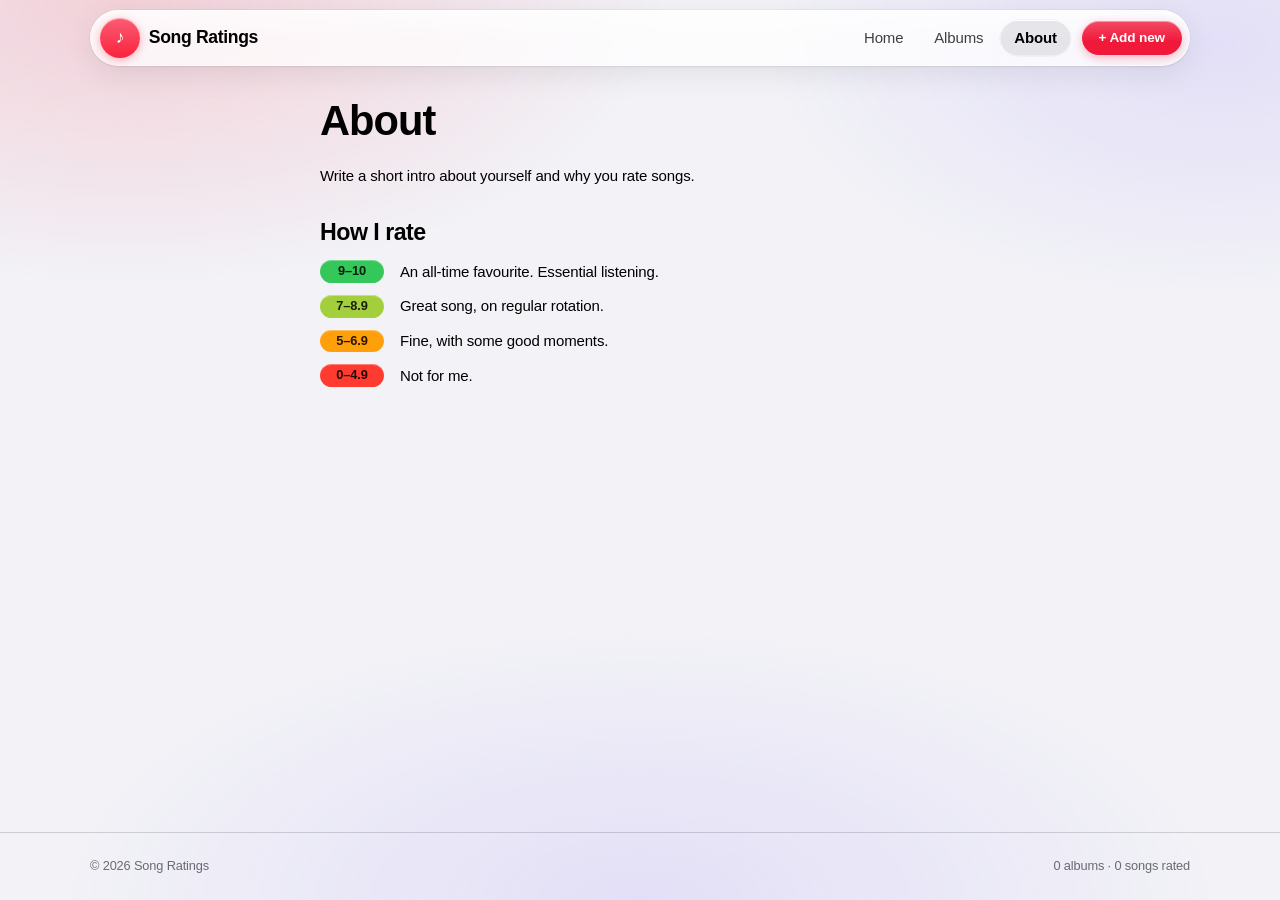
==== commit cf8b3ee4: "improved ui for phone" ====
--- a/about.html
+++ b/about.html
@@ -2,12 +2,15 @@
 <html lang="en">
 <head>
   <meta charset="UTF-8">
-  <meta name="viewport" content="width=device-width, initial-scale=1.0">
+  <meta name="viewport" content="width=device-width, initial-scale=1, maximum-scale=1, user-scalable=no, viewport-fit=cover">
   <title>About · Song Ratings</title>
   <link rel="icon" href="assets/favicon.svg" type="image/svg+xml">
   <link rel="manifest" href="manifest.webmanifest">
   <link rel="apple-touch-icon" href="assets/icons/apple-touch-icon.png">
   <meta name="apple-mobile-web-app-title" content="Ratings">
+  <meta name="mobile-web-app-capable" content="yes">
+  <meta name="apple-mobile-web-app-capable" content="yes">
+  <meta name="apple-mobile-web-app-status-bar-style" content="black-translucent">
   <meta name="theme-color" content="#f2f2f7" media="(prefers-color-scheme: light)">
   <meta name="theme-color" content="#000000" media="(prefers-color-scheme: dark)">
   <link rel="stylesheet" href="css/base.css">
--- a/css/base.css
+++ b/css/base.css
@@ -34,6 +34,9 @@
   --glass-shadow: 0 8px 30px rgb(0 0 0 / 0.08), 0 1px 3px rgb(0 0 0 / 0.06);
   --glass-blur: blur(28px) saturate(190%);
 
+  /* Behind the phone's status bar (its text is always white in the app) */
+  --status-scrim: linear-gradient(rgb(0 0 0 / 0.32), rgb(0 0 0 / 0.08));
+
   --tier-great: #34c759;
   --tier-good: #a4cf3c;
   --tier-okay: #ff9f0a;
@@ -87,6 +90,8 @@
       inset 0 0 0 0.5px rgb(255 255 255 / 0.12);
     --glass-shadow: 0 10px 40px rgb(0 0 0 / 0.55);
 
+    --status-scrim: rgb(0 0 0 / 0.55);
+
     --tier-great: #30d158;
     --tier-good: #a8d64a;
     --tier-okay: #ffb340;
@@ -99,6 +104,16 @@
 *::after {
   box-sizing: border-box;
 }
+
+/* App feel: no scroll bars, no pinch / double-tap zoom, no text inflation */
+html {
+  scrollbar-width: none;
+  touch-action: pan-x pan-y;
+  -webkit-text-size-adjust: 100%;
+  text-size-adjust: 100%;
+}
+
+::-webkit-scrollbar { display: none; }
 
 body {
   margin: 0;
@@ -114,6 +129,23 @@
   -webkit-font-smoothing: antialiased;
   -moz-osx-font-smoothing: grayscale;
   -webkit-tap-highlight-color: transparent;
+  overflow-x: clip;
+}
+
+/* Frosted strip under the phone's status bar when installed as an app.
+   Its height is 0 everywhere else. */
+body::after {
+  content: "";
+  position: fixed;
+  top: 0;
+  left: 0;
+  right: 0;
+  z-index: 30;
+  height: env(safe-area-inset-top);
+  pointer-events: none;
+  background: var(--status-scrim);
+  backdrop-filter: blur(20px) saturate(180%);
+  -webkit-backdrop-filter: blur(20px) saturate(180%);
 }
 
 /* Soft color glow behind everything, so the glass has something to refract */
@@ -143,6 +175,12 @@
 
 p { margin: 0 0 1em; }
 
+/* No long-press link previews or image save menus */
+a,
+img {
+  -webkit-touch-callout: none;
+}
+
 a {
   color: var(--accent);
   text-decoration: none;
@@ -154,10 +192,11 @@
   display: block;
 }
 
-/* Glass capsule fields */
+/* Glass capsule fields. 16px text stops iPhones zooming in on focus. */
 input,
 select {
   font: inherit;
+  font-size: 16px;
   color: var(--text);
   background-color: var(--glass);
   background-image: var(--glass-sheen);
@@ -165,8 +204,6 @@
   border-radius: 999px;
   padding: 0.65em 1.15em;
   box-shadow: var(--glass-edge), var(--glass-shadow);
-  backdrop-filter: var(--glass-blur);
-  -webkit-backdrop-filter: var(--glass-blur);
   transition: box-shadow var(--dur) var(--ease), background-color var(--dur) var(--ease);
 }
 
@@ -195,10 +232,16 @@
 
 .muted { color: var(--text-muted); }
 
-/* Gentle rise when a page opens */
-@keyframes rise-in {
-  from { opacity: 0; transform: translateY(8px); }
-  to   { opacity: 1; transform: none; }
+/* Smooth cross-fade between pages, like switching tabs in an app.
+   The header and tab bar have their own names so they stay put. */
+@view-transition {
+  navigation: auto;
+}
+
+::view-transition-old(root),
+::view-transition-new(root) {
+  animation-duration: 0.22s;
+  animation-timing-function: cubic-bezier(0.32, 0.72, 0, 1);
 }
 
 @media (prefers-reduced-motion: reduce) {
--- a/css/layout.css
+++ b/css/layout.css
@@ -4,13 +4,14 @@
   width: 100%;
   max-width: var(--max-width);
   margin: 0 auto;
-  padding-inline: var(--gutter);
+  /* Keep clear of the notch in landscape */
+  padding-left: max(var(--gutter), env(safe-area-inset-left));
+  padding-right: max(var(--gutter), env(safe-area-inset-right));
 }
 
 main.container {
   flex: 1;
   padding-block: 2rem 4rem;
-  animation: rise-in 0.6s var(--ease) both;
 }
 
 /* Header: a floating Liquid Glass capsule */
@@ -18,12 +19,14 @@
   position: sticky;
   top: 0;
   z-index: 10;
-  padding: 10px var(--gutter) 0;
+  padding: calc(10px + env(safe-area-inset-top)) max(var(--gutter), env(safe-area-inset-right)) 0
+    max(var(--gutter), env(safe-area-inset-left));
+  view-transition-name: site-header;
 }
 
 .site-header .header-inner {
   max-width: calc(var(--max-width) - 2 * var(--gutter));
-  padding-inline: 8px;
+  padding: 0 8px;
   background-color: var(--glass-strong);
   background-image: var(--glass-sheen);
   border-radius: 999px;
@@ -91,6 +94,61 @@
   box-shadow: var(--glass-edge);
 }
 
+/* Tap targets behave like app controls: no text selection on press */
+.site-header,
+.tab-bar,
+.button,
+.song-row,
+.track-row,
+.album-card,
+.stat {
+  -webkit-user-select: none;
+  user-select: none;
+}
+
+/* Phone tab bar: a floating Liquid Glass capsule, like iOS 26 */
+.tab-bar {
+  display: none;
+}
+
+.tab {
+  flex: 1;
+  display: flex;
+  flex-direction: column;
+  align-items: center;
+  justify-content: center;
+  gap: 2px;
+  min-width: 0;
+  height: 54px;
+  border-radius: 999px;
+  color: var(--text);
+  font-size: 0.66rem;
+  font-weight: 600;
+  letter-spacing: 0;
+  opacity: 0.8;
+  transition: background var(--dur) var(--ease), color var(--dur-fast) var(--ease),
+    transform var(--dur-fast) var(--ease);
+}
+
+.tab svg {
+  width: 25px;
+  height: 25px;
+  fill: none;
+  stroke: currentColor;
+  stroke-width: 1.8;
+  stroke-linecap: round;
+  stroke-linejoin: round;
+}
+
+.tab:active { transform: scale(0.9); }
+
+.tab.active {
+  opacity: 1;
+  color: var(--accent);
+  background: var(--surface-hover);
+  box-shadow: var(--glass-edge);
+}
+
 /* Footer */
 .site-footer {
   border-top: 0.5px solid var(--separator);
@@ -127,7 +185,7 @@
 
 .sidebar {
   position: sticky;
-  top: 90px;
+  top: calc(90px + env(safe-area-inset-top));
 }
 
 .section-head,
@@ -166,8 +224,39 @@
   .sidebar { position: static; }
 }
 
+/* Phones: the top bar becomes a bottom tab bar, like an iOS app */
+@media (max-width: 640px) {
+  .site-header,
+  .site-footer { display: none; }
+
+  main.container {
+    padding-top: calc(env(safe-area-inset-top) + 1.25rem);
+    padding-bottom: calc(env(safe-area-inset-bottom) + 100px);
+  }
+
+  .tab-bar {
+    position: fixed;
+    z-index: 20;
+    left: max(14px, env(safe-area-inset-left));
+    right: max(14px, env(safe-area-inset-right));
+    bottom: max(12px, calc(env(safe-area-inset-bottom) - 6px));
+    display: flex;
+    gap: 2px;
+    max-width: 440px;
+    margin: 0 auto;
+    padding: 5px;
+    border-radius: 999px;
+    background-color: var(--glass-strong);
+    background-image: var(--glass-sheen);
+    box-shadow: var(--glass-edge), var(--glass-shadow);
+    backdrop-filter: var(--glass-blur);
+    -webkit-backdrop-filter: var(--glass-blur);
+    view-transition-name: tab-bar;
+  }
+
+  .hero { padding-top: 0; }
+}
+
 @media (max-width: 480px) {
-  .logo-text { display: none; }
-  .nav-link { padding: 0.45em 0.6em; }
   .album-grid { grid-template-columns: repeat(2, 1fr); gap: 1.25rem 0.75rem; }
 }
--- a/css/components.css
+++ b/css/components.css
@@ -1,6 +1,7 @@
 /* Reusable pieces: cards, rating badges, covers, tracklist, detail pages. */
 
-/* Liquid Glass panels: translucent, blurred, with a bright top edge */
+/* Liquid Glass panels: translucent, with a bright top edge. Real blur is
+   kept for the header and tab bar only, since it's slow on phones. */
 .stat,
 .tracklist,
 .sidebar .song-list,
@@ -9,8 +10,6 @@
   background-color: var(--glass);
   background-image: var(--glass-sheen);
   box-shadow: var(--glass-edge), var(--glass-shadow);
-  backdrop-filter: var(--glass-blur);
-  -webkit-backdrop-filter: var(--glass-blur);
 }
 
 /* Stats */
@@ -170,13 +169,11 @@
 
 .album-card:hover .rating-badge { transform: translateY(-4px); }
 
-/* Unrated badge over artwork: dark glass */
+/* Unrated badge over artwork: dark tinted glass */
 .album-card .tier-none {
-  background: rgb(20 20 22 / 0.45);
+  background: rgb(20 20 22 / 0.6);
   color: #fff;
   box-shadow: inset 0 1px 0 rgb(255 255 255 / 0.25), inset 0 0 0 0.5px rgb(255 255 255 / 0.2);
-  backdrop-filter: blur(16px) saturate(180%);
-  -webkit-backdrop-filter: blur(16px) saturate(180%);
 }
 
 .album-card-body { min-width: 0; line-height: 1.3; }
@@ -477,8 +474,6 @@
   border: 0;
   border-radius: 999px;
   box-shadow: var(--glass-edge), var(--glass-shadow);
-  backdrop-filter: var(--glass-blur);
-  -webkit-backdrop-filter: var(--glass-blur);
   cursor: pointer;
   white-space: nowrap;
   transition: transform var(--dur) var(--ease), background-color var(--dur-fast) var(--ease),
@@ -566,14 +561,13 @@
 
 .field textarea {
   font: inherit;
+  font-size: 16px;
   color: var(--text);
   background-color: var(--glass);
   background-image: var(--glass-sheen);
   border: 0;
   border-radius: var(--radius);
   box-shadow: var(--glass-edge), var(--glass-shadow);
-  backdrop-filter: var(--glass-blur);
-  -webkit-backdrop-filter: var(--glass-blur);
   padding: 0.85em 1.1em;
   resize: vertical;
 }
@@ -592,8 +586,6 @@
   border: 0;
   background: none;
   box-shadow: none;
-  backdrop-filter: none;
-  -webkit-backdrop-filter: none;
   accent-color: var(--accent);
 }
 
@@ -603,6 +595,13 @@
   display: flex;
   flex-wrap: wrap;
   gap: 0.75rem;
+}
+
+/* Phones: the three stats share one row */
+@media (max-width: 640px) {
+  .stats { display: grid; grid-template-columns: repeat(3, 1fr); gap: 0.5rem; }
+  .stat { min-width: 0; padding: 0.8rem 0.9rem; }
+  .stat-value { font-size: 1.4rem; }
 }
 
 @media (max-width: 480px) {
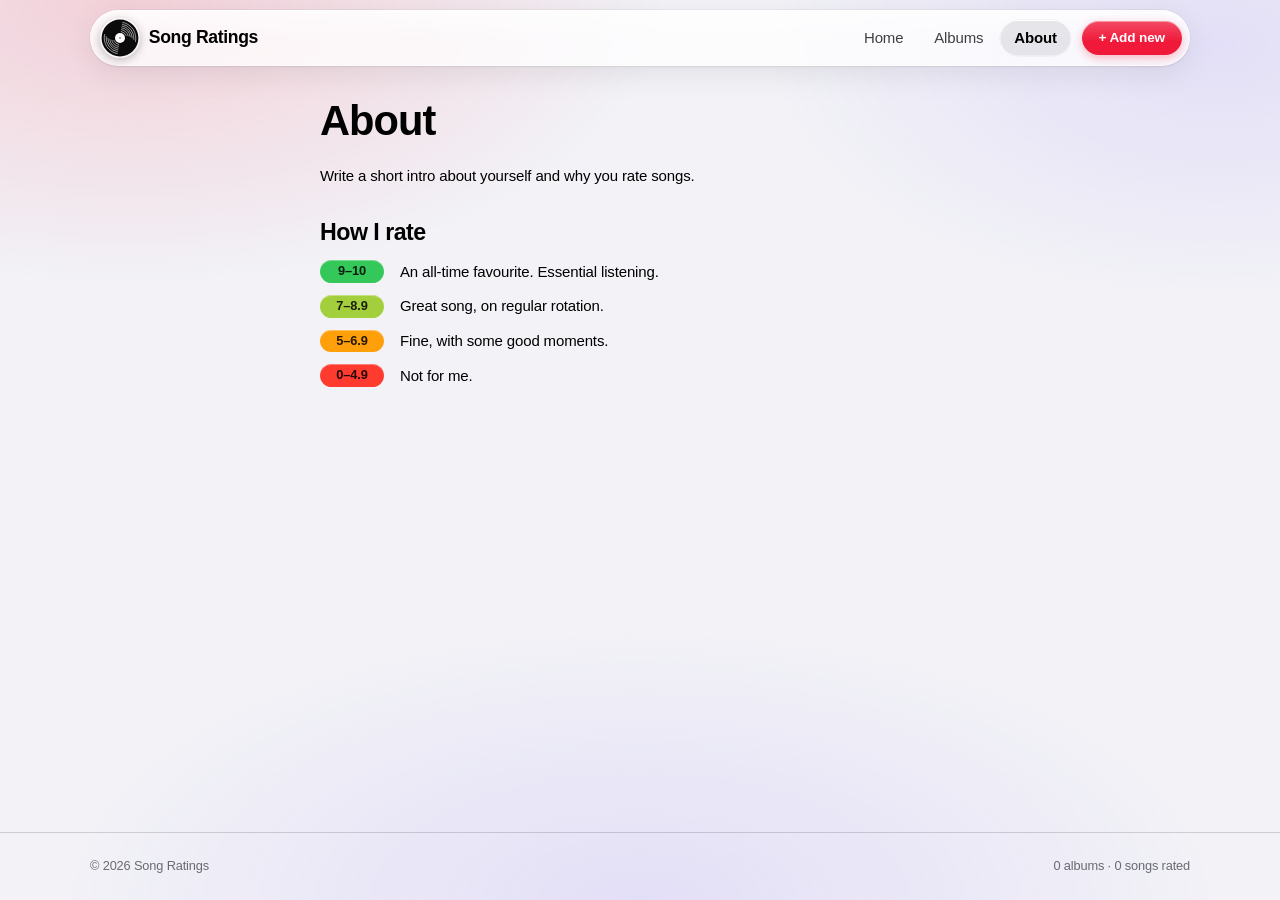
==== commit bfe8a250: "chnges the icons" ====
--- a/about.html
+++ b/about.html
@@ -4,7 +4,8 @@
   <meta charset="UTF-8">
   <meta name="viewport" content="width=device-width, initial-scale=1, maximum-scale=1, user-scalable=no, viewport-fit=cover">
   <title>About · Song Ratings</title>
-  <link rel="icon" href="assets/favicon.svg" type="image/svg+xml">
+  <link rel="icon" href="assets/icons/favicon.ico" sizes="32x32">
+  <link rel="icon" href="assets/icon.svg" type="image/svg+xml">
   <link rel="manifest" href="manifest.webmanifest">
   <link rel="apple-touch-icon" href="assets/icons/apple-touch-icon.png">
   <meta name="apple-mobile-web-app-title" content="Ratings">
@@ -38,5 +39,6 @@
   <script src="js/store.js"></script>
   <script src="js/utils.js"></script>
   <script src="js/components.js"></script>
+  <script src="js/nav.js"></script>
 </body>
 </html>
--- a/css/base.css
+++ b/css/base.css
@@ -244,6 +244,19 @@
   animation-timing-function: cubic-bezier(0.32, 0.72, 0, 1);
 }
 
+/* Bars swap instantly instead of fading, so they don't wobble */
+::view-transition-group(site-header),
+::view-transition-group(tab-bar),
+::view-transition-new(site-header),
+::view-transition-new(tab-bar) {
+  animation: none;
+}
+
+::view-transition-old(site-header),
+::view-transition-old(tab-bar) {
+  display: none;
+}
+
 @media (prefers-reduced-motion: reduce) {
   *,
   *::before,
--- a/css/layout.css
+++ b/css/layout.css
@@ -56,15 +56,10 @@
 }
 
 .logo-mark {
-  display: grid;
-  place-items: center;
   width: 40px;
   height: 40px;
   border-radius: 50%;
-  background: linear-gradient(180deg, #fb5c74, #fa233b);
-  box-shadow: inset 0 1px 0 rgb(255 255 255 / 0.45), 0 2px 8px rgb(250 35 59 / 0.35);
-  color: #fff;
-  font-size: 1.1rem;
+  box-shadow: 0 2px 8px rgb(0 0 0 / 0.25);
 }
 
 .nav {
@@ -126,8 +121,6 @@
   font-weight: 600;
   letter-spacing: 0;
   opacity: 0.8;
-  transition: background var(--dur) var(--ease), color var(--dur-fast) var(--ease),
-    transform var(--dur-fast) var(--ease);
 }
 
 .tab svg {
@@ -140,7 +133,6 @@
   stroke-linejoin: round;
 }
 
-.tab:active { transform: scale(0.9); }
 
 .tab.active {
   opacity: 1;
@@ -254,6 +246,12 @@
     view-transition-name: tab-bar;
   }
 
+  /* While typing, the keyboard covers the bottom like in iOS apps, so the
+     tab bar hides instead of riding up above the keyboard. */
+  body:has(input:not([type="range"]):focus, textarea:focus) .tab-bar {
+    display: none;
+  }
+
   .hero { padding-top: 0; }
 }
 
--- a/css/components.css
+++ b/css/components.css
@@ -207,6 +207,18 @@
 }
 
 #search-results:empty { display: none; }
+
+/* Section label inside a grouped list, e.g. suggestions on the Add page */
+.list-label {
+  margin: 0.75rem 0.6rem 0.25rem;
+  color: var(--text-muted);
+  font-size: 0.72rem;
+  font-weight: 600;
+  letter-spacing: 0.04em;
+  text-transform: uppercase;
+}
+
+.list-label:first-child { margin-top: 0.4rem; }
 
 .song-row {
   display: flex;
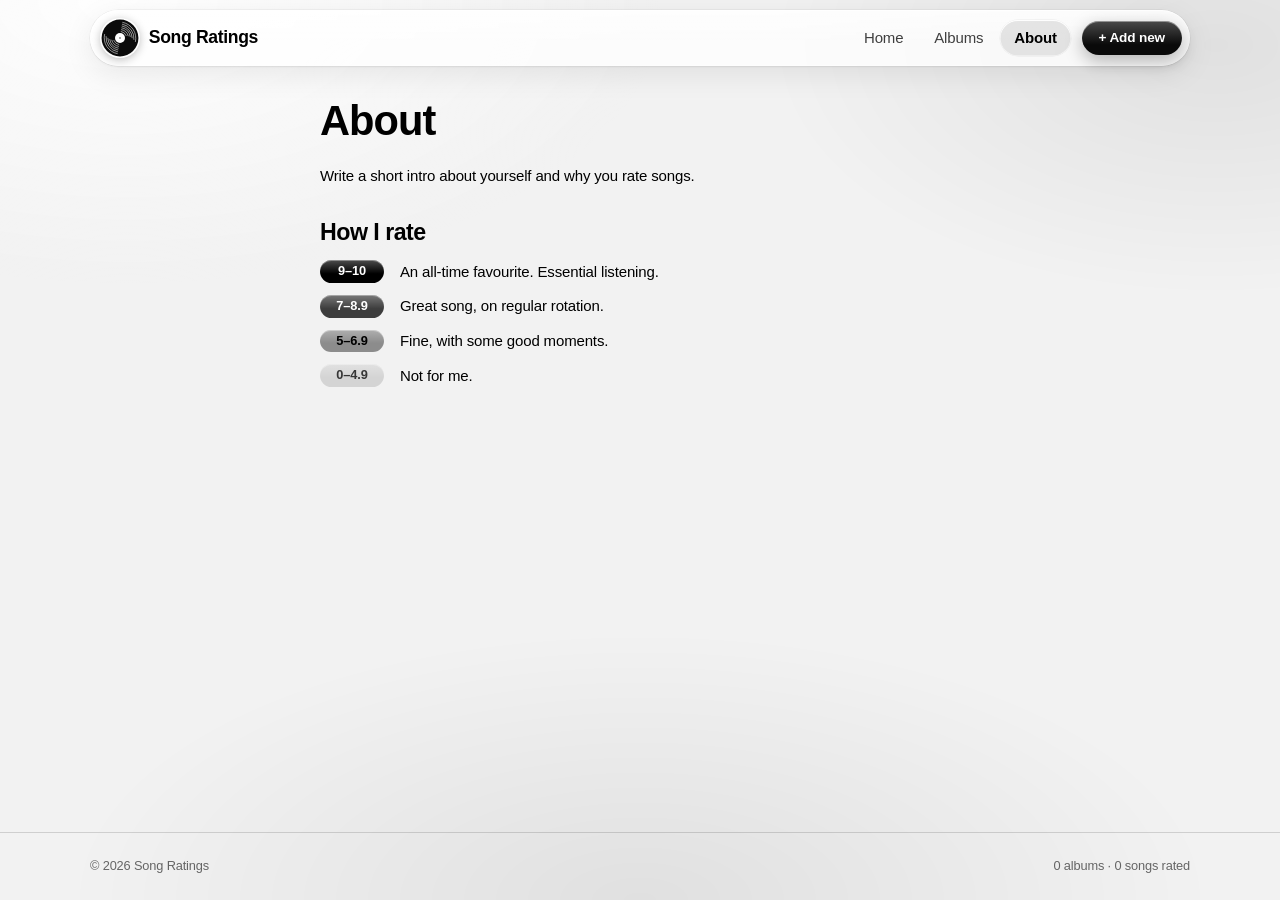
==== commit d841935c: "chnged the theme colors" ====
--- a/about.html
+++ b/about.html
@@ -12,7 +12,7 @@
   <meta name="mobile-web-app-capable" content="yes">
   <meta name="apple-mobile-web-app-capable" content="yes">
   <meta name="apple-mobile-web-app-status-bar-style" content="black-translucent">
-  <meta name="theme-color" content="#f2f2f7" media="(prefers-color-scheme: light)">
+  <meta name="theme-color" content="#f2f2f2" media="(prefers-color-scheme: light)">
   <meta name="theme-color" content="#000000" media="(prefers-color-scheme: dark)">
   <link rel="stylesheet" href="css/base.css">
   <link rel="stylesheet" href="css/layout.css">
--- a/css/base.css
+++ b/css/base.css
@@ -1,27 +1,28 @@
 /* Design tokens, reset, and typography. Change the look of the site here.
-   Styled after iOS / Apple Music: SF system font, pink-red key color,
-   "Liquid Glass" translucent materials, spring easing, and automatic
-   light/dark mode. */
+   Styled after iOS: SF system font, a monochrome black / white / gray
+   palette with glossy chrome accents, "Liquid Glass" translucent materials,
+   spring easing, and automatic light/dark mode. */
 
 :root {
   /* Light mode */
-  --bg: #f2f2f7;
-  --surface: rgb(118 118 128 / 0.1);
-  --surface-hover: rgb(118 118 128 / 0.16);
-  --fill: rgb(118 118 128 / 0.14);
-  --separator: rgb(60 60 67 / 0.2);
-  --border: rgb(60 60 67 / 0.22);
+  --bg: #f2f2f2;
+  --surface: rgb(0 0 0 / 0.05);
+  --surface-hover: rgb(0 0 0 / 0.09);
+  --fill: rgb(0 0 0 / 0.07);
+  --separator: rgb(0 0 0 / 0.14);
+  --border: rgb(0 0 0 / 0.16);
   --text: #000000;
-  --text-muted: rgb(60 60 67 / 0.74);
-  --accent: #f0193a;
-  --accent-hover: #d9122f;
-  --focus-ring: rgb(240 25 58 / 0.45);
+  --text-muted: rgb(0 0 0 / 0.58);
+  --accent: #111111;
+  --accent-gloss: linear-gradient(180deg, #4a4a4a, #0a0a0a 70%);
+  --accent-shadow: 0 6px 18px rgb(0 0 0 / 0.28);
+  --focus-ring: rgb(0 0 0 / 0.3);
   --on-accent: #ffffff;
   --cover-shadow: 0 6px 18px rgb(0 0 0 / 0.14);
   --cover-shadow-lift: 0 14px 34px rgb(0 0 0 / 0.2);
   --cover-edge: inset 0 0 0 0.5px rgb(0 0 0 / 0.1);
-  --glow-1: rgb(250 35 59 / 0.16);
-  --glow-2: rgb(120 90 255 / 0.12);
+  --glow-1: rgb(255 255 255 / 0.95);
+  --glow-2: rgb(0 0 0 / 0.07);
 
   /* Liquid Glass material */
   --glass: rgb(255 255 255 / 0.62);
@@ -37,11 +38,16 @@
   /* Behind the phone's status bar (its text is always white in the app) */
   --status-scrim: linear-gradient(rgb(0 0 0 / 0.32), rgb(0 0 0 / 0.08));
 
-  --tier-great: #34c759;
-  --tier-good: #a4cf3c;
-  --tier-okay: #ff9f0a;
-  --tier-bad: #ff3b30;
-  --on-tier: rgb(0 0 0 / 0.85);
+  /* Rating tiers in grays: the more a badge stands out, the better the score */
+  --tier-great: #000000;
+  --tier-good: #3d3d3d;
+  --tier-okay: #8c8c8c;
+  --tier-bad: #d4d4d4;
+  --on-tier-great: #ffffff;
+  --on-tier-good: #ffffff;
+  --on-tier-okay: #000000;
+  --on-tier-bad: rgb(0 0 0 / 0.75);
+  --badge-gloss: linear-gradient(180deg, rgb(255 255 255 / 0.3), rgb(255 255 255 / 0) 60%);
 
   --radius-lg: 26px;
   --radius: 20px;
@@ -68,22 +74,24 @@
     --bg: #000000;
     --surface: rgb(255 255 255 / 0.06);
     --surface-hover: rgb(255 255 255 / 0.11);
-    --fill: rgb(118 118 128 / 0.28);
-    --separator: rgb(84 84 88 / 0.55);
-    --border: rgb(84 84 88 / 0.65);
+    --fill: rgb(255 255 255 / 0.13);
+    --separator: rgb(255 255 255 / 0.15);
+    --border: rgb(255 255 255 / 0.18);
     --text: #ffffff;
-    --text-muted: rgb(235 235 245 / 0.7);
-    --accent: #ff4d63;
-    --accent-hover: #ff667a;
-    --focus-ring: rgb(255 77 99 / 0.5);
+    --text-muted: rgb(255 255 255 / 0.62);
+    --accent: #f5f5f5;
+    --accent-gloss: linear-gradient(180deg, #ffffff, #bdbdbd 75%);
+    --accent-shadow: 0 6px 20px rgb(255 255 255 / 0.12);
+    --focus-ring: rgb(255 255 255 / 0.4);
+    --on-accent: #000000;
     --cover-shadow: 0 6px 22px rgb(0 0 0 / 0.6);
     --cover-shadow-lift: 0 16px 40px rgb(0 0 0 / 0.75);
     --cover-edge: inset 0 0 0 0.5px rgb(255 255 255 / 0.12);
-    --glow-1: rgb(250 35 59 / 0.22);
-    --glow-2: rgb(110 80 255 / 0.18);
-
-    --glass: rgb(44 44 48 / 0.5);
-    --glass-strong: rgb(30 30 34 / 0.66);
+    --glow-1: rgb(255 255 255 / 0.11);
+    --glow-2: rgb(255 255 255 / 0.06);
+
+    --glass: rgb(40 40 40 / 0.5);
+    --glass-strong: rgb(28 28 28 / 0.66);
     --glass-sheen: linear-gradient(180deg, rgb(255 255 255 / 0.1), rgb(255 255 255 / 0) 55%);
     --glass-edge:
       inset 0 1px 0 rgb(255 255 255 / 0.2),
@@ -92,10 +100,14 @@
 
     --status-scrim: rgb(0 0 0 / 0.55);
 
-    --tier-great: #30d158;
-    --tier-good: #a8d64a;
-    --tier-okay: #ffb340;
-    --tier-bad: #ff453a;
+    --tier-great: #ffffff;
+    --tier-good: #c2c2c2;
+    --tier-okay: #7a7a7a;
+    --tier-bad: #3a3a3a;
+    --on-tier-great: #000000;
+    --on-tier-good: #000000;
+    --on-tier-okay: #000000;
+    --on-tier-bad: rgb(255 255 255 / 0.85);
   }
 }
 
@@ -148,7 +160,7 @@
   -webkit-backdrop-filter: blur(20px) saturate(180%);
 }
 
-/* Soft color glow behind everything, so the glass has something to refract */
+/* Soft silver light behind everything, so the glass has something to refract */
 body::before {
   content: "";
   position: fixed;
--- a/css/components.css
+++ b/css/components.css
@@ -62,10 +62,11 @@
 .cover-placeholder {
   display: grid;
   place-items: center;
+  /* Gray gradient; --hue (0–359, from the album name) varies the shade */
   background: linear-gradient(
     135deg,
-    hsl(var(--hue) 70% 55%),
-    hsl(calc(var(--hue) + 50) 65% 35%)
+    hsl(0 0% calc(30% + var(--hue) * 0.07%)),
+    hsl(0 0% calc(8% + var(--hue) * 0.03%))
   );
   color: rgb(255 255 255 / 0.92);
   font-family: var(--font-display);
@@ -76,14 +77,14 @@
 .cover-sm.cover-placeholder { font-size: 1rem; }
 .cover-lg.cover-placeholder { font-size: 5rem; }
 
-/* Rating badge: capsule with a glossy top edge */
+/* Rating badge: glossy capsule */
 .rating-badge {
   display: inline-grid;
   place-items: center;
   font-family: var(--font-display);
   font-weight: 700;
   border-radius: 999px;
-  color: var(--on-tier);
+  background-image: var(--badge-gloss);
   font-variant-numeric: tabular-nums;
   letter-spacing: -0.01em;
   box-shadow: inset 0 1px 0 rgb(255 255 255 / 0.35);
@@ -99,11 +100,17 @@
   box-shadow: inset 0 1px 0 rgb(255 255 255 / 0.4), 0 10px 30px rgb(0 0 0 / 0.18);
 }
 
-.tier-great { background: var(--tier-great); }
-.tier-good  { background: var(--tier-good); }
-.tier-okay  { background: var(--tier-okay); }
-.tier-bad   { background: var(--tier-bad); }
-.tier-none  { background: var(--fill); color: var(--text-muted); box-shadow: none; }
+.tier-great { background-color: var(--tier-great); color: var(--on-tier-great); }
+.tier-good  { background-color: var(--tier-good);  color: var(--on-tier-good); }
+.tier-okay  { background-color: var(--tier-okay);  color: var(--on-tier-okay); }
+.tier-bad   { background-color: var(--tier-bad);   color: var(--on-tier-bad); }
+/* Unrated: an outline, so it never reads as a low score */
+.tier-none  {
+  background-color: transparent;
+  background-image: none;
+  color: var(--text-muted);
+  box-shadow: inset 0 0 0 1px var(--border);
+}
 
 /* Progress (tracks rated) */
 .progress {
@@ -171,7 +178,7 @@
 
 /* Unrated badge over artwork: dark tinted glass */
 .album-card .tier-none {
-  background: rgb(20 20 22 / 0.6);
+  background-color: rgb(20 20 20 / 0.6);
   color: #fff;
   box-shadow: inset 0 1px 0 rgb(255 255 255 / 0.25), inset 0 0 0 0.5px rgb(255 255 255 / 0.2);
 }
@@ -470,7 +477,8 @@
   .track-row::before { left: 3rem; }
 }
 
-/* Buttons: glass capsules; primary is solid accent with a glossy edge */
+/* Buttons: glass capsules; primary is glossy chrome (black in light mode,
+   white in dark mode) */
 .button {
   display: inline-flex;
   align-items: center;
@@ -502,23 +510,24 @@
 .button-primary {
   color: var(--on-accent);
   background-color: var(--accent);
-  background-image: linear-gradient(180deg, rgb(255 255 255 / 0.22), rgb(255 255 255 / 0) 60%);
+  background-image: var(--accent-gloss);
   box-shadow:
     inset 0 1px 0 rgb(255 255 255 / 0.4),
     inset 0 0 0 0.5px rgb(255 255 255 / 0.2),
-    0 6px 18px rgb(240 25 58 / 0.32);
-}
-
-.button-primary:hover { background-color: var(--accent-hover); }
-
-.button-danger { color: var(--tier-bad); }
+    var(--accent-shadow);
+  transition: transform var(--dur) var(--ease), filter var(--dur-fast) var(--ease);
+}
+
+.button-primary:hover { filter: brightness(1.12); }
+
+.button-danger { color: var(--text); }
 
 /* The "+ Add new" pill sits inside the glass header, so its shadow is smaller */
 .nav-add {
   margin-left: 0.5rem;
   padding-block: 0.5em;
   font-size: 0.85rem;
-  box-shadow: inset 0 1px 0 rgb(255 255 255 / 0.4), 0 3px 10px rgb(240 25 58 / 0.3);
+  box-shadow: inset 0 1px 0 rgb(255 255 255 / 0.4), var(--accent-shadow);
 }
 
 .page-actions {
@@ -625,7 +634,7 @@
 /* Shown when browser storage is blocked */
 .storage-warning {
   padding: 0.9rem var(--gutter);
-  background: var(--tier-bad);
-  color: #fff;
+  background: var(--accent);
+  color: var(--on-accent);
   text-align: center;
 }
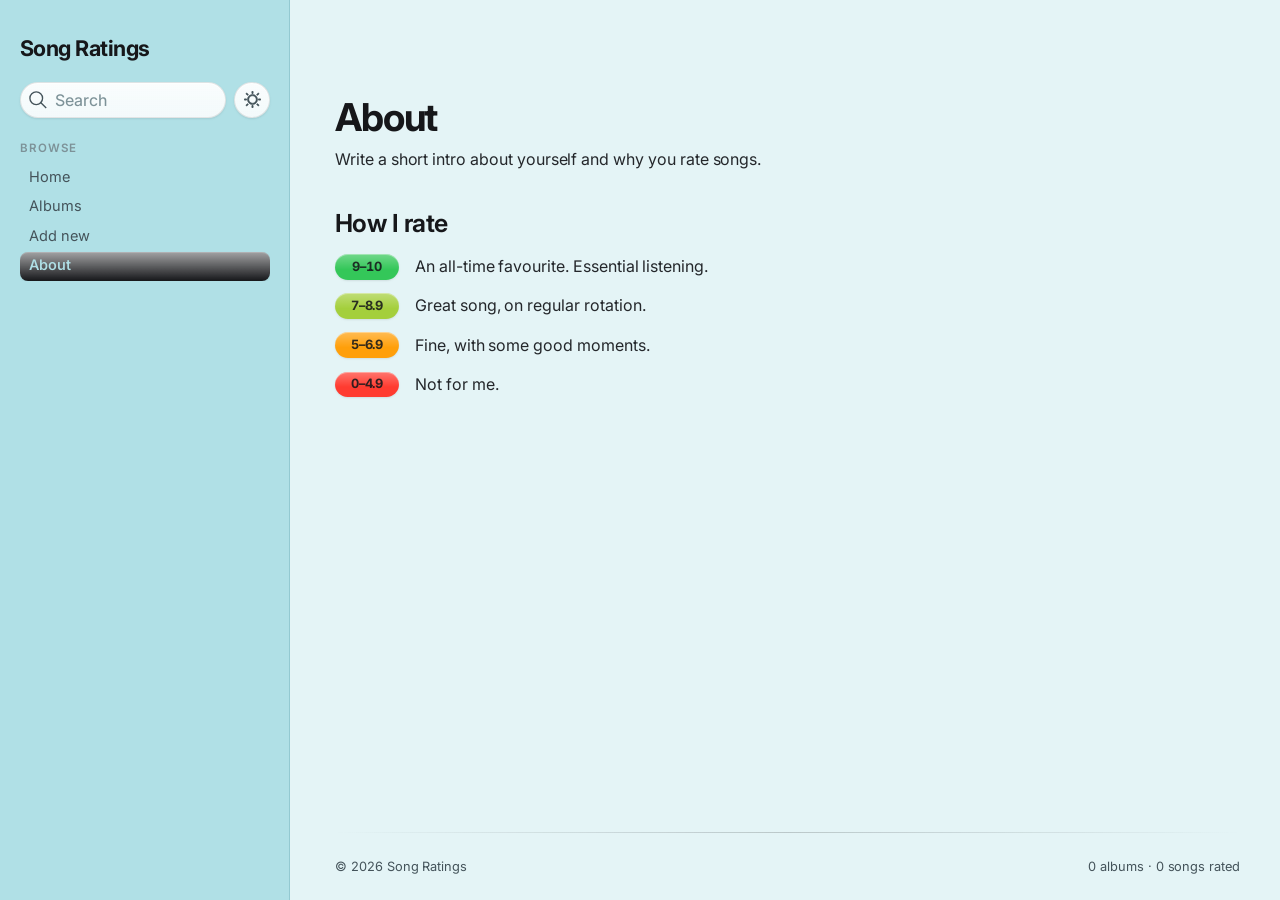
==== commit 6711fdb7: "UI change" ====
--- a/about.html
+++ b/about.html
@@ -12,16 +12,21 @@
   <meta name="mobile-web-app-capable" content="yes">
   <meta name="apple-mobile-web-app-capable" content="yes">
   <meta name="apple-mobile-web-app-status-bar-style" content="black-translucent">
-  <meta name="theme-color" content="#f2f2f2" media="(prefers-color-scheme: light)">
-  <meta name="theme-color" content="#000000" media="(prefers-color-scheme: dark)">
+  <meta name="theme-color" content="#e4f4f6">
+  <script src="js/theme.js"></script>
+  <!-- Inter for non-Apple devices (Apple devices use SF Pro). Loaded without
+       blocking the first paint; offline it simply falls back to system fonts. -->
+  <link rel="preconnect" href="https://fonts.googleapis.com">
+  <link rel="preconnect" href="https://fonts.gstatic.com" crossorigin>
+  <link rel="stylesheet" href="https://fonts.googleapis.com/css2?family=Inter:wght@400..700&display=swap" media="print" onload="this.media='all'">
   <link rel="stylesheet" href="css/base.css">
   <link rel="stylesheet" href="css/layout.css">
   <link rel="stylesheet" href="css/components.css">
 </head>
 <body>
-  <header id="site-header" class="site-header"></header>
+  <header id="site-header" class="site-sidebar"></header>
 
-  <main class="container prose">
+  <main class="prose">
     <h1>About</h1>
     <p>Write a short intro about yourself and why you rate songs.</p>
 
@@ -39,6 +44,7 @@
   <script src="js/store.js"></script>
   <script src="js/utils.js"></script>
   <script src="js/components.js"></script>
+  <script src="js/ui.js"></script>
   <script src="js/nav.js"></script>
 </body>
 </html>
--- a/css/base.css
+++ b/css/base.css
@@ -1,191 +1,263 @@
 /* Design tokens, reset, and typography. Change the look of the site here.
-   Styled after iOS: SF system font, a monochrome black / white / gray
-   palette with glossy chrome accents, "Liquid Glass" translucent materials,
-   spring easing, and automatic light/dark mode. */
-
+   Ported from the Notes site (raven / powder blue / poppy glass theme):
+   #16171A raven black, #B0E0E6 powder blue, #E35335 poppy red.
+   The theme is picked by js/theme.js, which sets saved-theme="light|dark"
+   on <html>; the toggle button is wired up in js/ui.js. */
+
+/* ═════════════ Tokens: light ═════════════ */
 :root {
-  /* Light mode */
-  --bg: #f2f2f2;
-  --surface: rgb(0 0 0 / 0.05);
-  --surface-hover: rgb(0 0 0 / 0.09);
-  --fill: rgb(0 0 0 / 0.07);
-  --separator: rgb(0 0 0 / 0.14);
-  --border: rgb(0 0 0 / 0.16);
-  --text: #000000;
-  --text-muted: rgb(0 0 0 / 0.58);
-  --accent: #111111;
-  --accent-gloss: linear-gradient(180deg, #4a4a4a, #0a0a0a 70%);
-  --accent-shadow: 0 6px 18px rgb(0 0 0 / 0.28);
-  --focus-ring: rgb(0 0 0 / 0.3);
-  --on-accent: #ffffff;
-  --cover-shadow: 0 6px 18px rgb(0 0 0 / 0.14);
-  --cover-shadow-lift: 0 14px 34px rgb(0 0 0 / 0.2);
-  --cover-edge: inset 0 0 0 0.5px rgb(0 0 0 / 0.1);
-  --glow-1: rgb(255 255 255 / 0.95);
-  --glow-2: rgb(0 0 0 / 0.07);
-
-  /* Liquid Glass material */
-  --glass: rgb(255 255 255 / 0.62);
-  --glass-strong: rgb(255 255 255 / 0.74);
-  --glass-sheen: linear-gradient(180deg, rgb(255 255 255 / 0.55), rgb(255 255 255 / 0) 55%);
-  --glass-edge:
-    inset 0 1px 0 rgb(255 255 255 / 0.95),
-    inset 0 0 0 0.5px rgb(255 255 255 / 0.7),
-    0 0 0 0.5px rgb(0 0 0 / 0.07);
-  --glass-shadow: 0 8px 30px rgb(0 0 0 / 0.08), 0 1px 3px rgb(0 0 0 / 0.06);
-  --glass-blur: blur(28px) saturate(190%);
-
-  /* Behind the phone's status bar (its text is always white in the app) */
-  --status-scrim: linear-gradient(rgb(0 0 0 / 0.32), rgb(0 0 0 / 0.08));
-
-  /* Rating tiers in grays: the more a badge stands out, the better the score */
-  --tier-great: #000000;
-  --tier-good: #3d3d3d;
-  --tier-okay: #8c8c8c;
-  --tier-bad: #d4d4d4;
-  --on-tier-great: #ffffff;
-  --on-tier-good: #ffffff;
-  --on-tier-okay: #000000;
-  --on-tier-bad: rgb(0 0 0 / 0.75);
-  --badge-gloss: linear-gradient(180deg, rgb(255 255 255 / 0.3), rgb(255 255 255 / 0) 60%);
-
-  --radius-lg: 26px;
-  --radius: 20px;
-  --radius-sm: 14px;
-  --radius-cover: 12px;
-  --max-width: 1180px;
-  --gutter: clamp(16px, 4vw, 40px);
-
-  /* iOS-style spring curve: fast start, long soft settle */
-  --ease: cubic-bezier(0.32, 0.72, 0, 1);
-  --dur: 0.45s;
-  --dur-fast: 0.25s;
-
-  --font-sans: -apple-system, BlinkMacSystemFont, "SF Pro Text", "SF Pro Icons",
-    "Helvetica Neue", Helvetica, Arial, sans-serif;
-  --font-display: -apple-system, BlinkMacSystemFont, "SF Pro Display",
-    "Helvetica Neue", Helvetica, Arial, sans-serif;
-
-  color-scheme: light dark;
-}
-
-@media (prefers-color-scheme: dark) {
-  :root {
-    --bg: #000000;
-    --surface: rgb(255 255 255 / 0.06);
-    --surface-hover: rgb(255 255 255 / 0.11);
-    --fill: rgb(255 255 255 / 0.13);
-    --separator: rgb(255 255 255 / 0.15);
-    --border: rgb(255 255 255 / 0.18);
-    --text: #ffffff;
-    --text-muted: rgb(255 255 255 / 0.62);
-    --accent: #f5f5f5;
-    --accent-gloss: linear-gradient(180deg, #ffffff, #bdbdbd 75%);
-    --accent-shadow: 0 6px 20px rgb(255 255 255 / 0.12);
-    --focus-ring: rgb(255 255 255 / 0.4);
-    --on-accent: #000000;
-    --cover-shadow: 0 6px 22px rgb(0 0 0 / 0.6);
-    --cover-shadow-lift: 0 16px 40px rgb(0 0 0 / 0.75);
-    --cover-edge: inset 0 0 0 0.5px rgb(255 255 255 / 0.12);
-    --glow-1: rgb(255 255 255 / 0.11);
-    --glow-2: rgb(255 255 255 / 0.06);
-
-    --glass: rgb(40 40 40 / 0.5);
-    --glass-strong: rgb(28 28 28 / 0.66);
-    --glass-sheen: linear-gradient(180deg, rgb(255 255 255 / 0.1), rgb(255 255 255 / 0) 55%);
-    --glass-edge:
-      inset 0 1px 0 rgb(255 255 255 / 0.2),
-      inset 0 0 0 0.5px rgb(255 255 255 / 0.12);
-    --glass-shadow: 0 10px 40px rgb(0 0 0 / 0.55);
-
-    --status-scrim: rgb(0 0 0 / 0.55);
-
-    --tier-great: #ffffff;
-    --tier-good: #c2c2c2;
-    --tier-okay: #7a7a7a;
-    --tier-bad: #3a3a3a;
-    --on-tier-great: #000000;
-    --on-tier-good: #000000;
-    --on-tier-okay: #000000;
-    --on-tier-bad: rgb(255 255 255 / 0.85);
-  }
-}
-
+  /* Base palette (Notes: quartz.config.yaml → theme.colors.lightMode) */
+  --light: #e4f4f6;
+  --lightgray: #c4e5ea;
+  --gray: #7d9298;
+  --darkgray: #24272b;
+  --dark: #16171a;
+  --secondary: #16171a;
+  --tertiary: #e35335;
+  --highlight: rgba(22, 23, 26, 0.06);
+  --textHighlight: rgba(227, 83, 53, 0.25);
+
+  /* Type: SF Pro on Apple devices, Inter (Google Fonts) elsewhere. */
+  --bodyFont:
+    -apple-system, BlinkMacSystemFont, "SF Pro Text", "Inter", "Helvetica Neue", system-ui,
+    sans-serif;
+  --headerFont:
+    -apple-system, BlinkMacSystemFont, "SF Pro Display", "Inter", "Helvetica Neue", system-ui,
+    sans-serif;
+  --codeFont: ui-monospace, "SF Mono", "JetBrains Mono", Menlo, Consolas, monospace;
+
+  /* Motion: Apple-style ease-out and a gentle spring with a hint of overshoot. */
+  --ease: cubic-bezier(0.25, 0.1, 0.25, 1);
+  --ease-out: cubic-bezier(0.22, 1, 0.36, 1);
+  --spring: cubic-bezier(0.34, 1.36, 0.64, 1);
+  --dur-fast: 160ms;
+  --dur: 280ms;
+  --dur-slow: 480ms;
+
+  --radius-sm: 8px;
+  --radius: 12px;
+  --radius-lg: 18px;
+
+  /* Brand */
+  --brand-raven: #16171a;
+  --brand-powder: #b0e0e6;
+  --brand-poppy: #e35335;
+
+  /* Light: powder-blue sidebar, paler powder reading area, raven text. */
+  --ui-page: #e4f4f6;
+  --ui-sidebar: var(--brand-powder);
+  --ui-sidebar-edge: #93c9d1;
+  --ui-surface: #f3fafb;
+  --ui-surface-2: #d7eef1;
+  --ui-hover: rgba(22, 23, 26, 0.05);
+  --ui-active: rgba(22, 23, 26, 0.09);
+  --ui-border: rgba(22, 23, 26, 0.1);
+  --ui-border-strong: rgba(22, 23, 26, 0.2);
+  --ui-text: #24272b;
+  --ui-heading: var(--brand-raven);
+  --ui-muted: #44535a;
+  --ui-faint: #7d9298;
+
+  /* Accents */
+  --ui-link: var(--brand-raven);
+  --ui-link-line: var(--brand-poppy);
+  --ui-accent: var(--brand-poppy);
+  --ui-accent-soft: rgba(227, 83, 53, 0.18);
+  --ui-on-accent: var(--brand-raven);
+  --ui-pill-bg: var(--brand-raven);
+  --ui-pill-text: var(--brand-powder);
+
+  /* Glass */
+  --ui-glass: rgba(176, 224, 230, 0.72);
+  --ui-glass-strong: rgba(243, 250, 251, 0.85);
+  --ui-drawer-tint: rgba(228, 244, 246, 0.84);
+  --ui-scrim: rgba(228, 244, 246, 0.5);
+  --ui-sheen: linear-gradient(180deg, rgba(255, 255, 255, 0.6) 0%, rgba(255, 255, 255, 0) 100%);
+  --ui-highlight: inset 0 1px 0 rgba(255, 255, 255, 0.7);
+  --ui-shadow-sm: 0 1px 2px rgba(22, 23, 26, 0.05), 0 1px 3px rgba(22, 23, 26, 0.05);
+  --ui-shadow: 0 1px 2px rgba(22, 23, 26, 0.05), 0 6px 20px rgba(22, 23, 26, 0.08);
+  --ui-shadow-lg: 0 2px 6px rgba(22, 23, 26, 0.06), 0 24px 60px rgba(22, 23, 26, 0.18);
+  --ui-callout-rgb: 227, 83, 53;
+
+  /* Song Ratings only ------------------------------------------------- */
+
+  /* Rating tiers keep their own colours (see .tier-* in components.css). */
+  --tier-great: #34c759;
+  --tier-good: #a4cf3c;
+  --tier-okay: #ff9f0a;
+  --tier-bad: #ff3b30;
+  --on-tier: rgba(22, 23, 26, 0.88);
+  --badge-gloss: linear-gradient(180deg, rgba(255, 255, 255, 0.3), rgba(255, 255, 255, 0) 60%);
+
+  /* Field icons, drawn in --ui-muted (data URIs can't read variables). */
+  --ui-icon-search: url("data:image/svg+xml,%3Csvg xmlns='http://www.w3.org/2000/svg' viewBox='0 0 19.9 19.7'%3E%3Cg fill='none' stroke='%2344535a' stroke-width='1.5'%3E%3Cpath stroke-linecap='square' d='M18.5 18.3l-5.4-5.4'/%3E%3Ccircle cx='8' cy='8' r='7'/%3E%3C/g%3E%3C/svg%3E");
+  --ui-icon-chevron: url("data:image/svg+xml,%3Csvg xmlns='http://www.w3.org/2000/svg' width='10' height='6' viewBox='0 0 10 6'%3E%3Cpath d='M1 1l4 4 4-4' fill='none' stroke='%2344535a' stroke-width='1.6' stroke-linecap='round' stroke-linejoin='round'/%3E%3C/svg%3E");
+
+  /* Behind the phone's status bar when installed (its text is always white). */
+  --ui-status-scrim: linear-gradient(rgba(22, 23, 26, 0.32), rgba(22, 23, 26, 0.08));
+
+  color-scheme: light;
+}
+
+/* ═════════════ Tokens: dark ═════════════ */
+/* Raven page, powder-blue headings and links, poppy accents. */
+:root[saved-theme="dark"] {
+  /* Base palette (Notes: quartz.config.yaml → theme.colors.darkMode) */
+  --light: #16171a;
+  --lightgray: #2c3036;
+  --gray: #5f7075;
+  --darkgray: #ddeff2;
+  --dark: #b0e0e6;
+  --secondary: #b0e0e6;
+  --tertiary: #e35335;
+  --highlight: rgba(176, 224, 230, 0.06);
+  --textHighlight: rgba(227, 83, 53, 0.3);
+
+  --ui-page: var(--brand-raven);
+  --ui-sidebar: #1d1f23;
+  --ui-sidebar-edge: #2c3036;
+  --ui-surface: #212429;
+  --ui-surface-2: #1b1d21;
+  --ui-hover: rgba(176, 224, 230, 0.06);
+  --ui-active: rgba(176, 224, 230, 0.1);
+  --ui-border: rgba(176, 224, 230, 0.1);
+  --ui-border-strong: rgba(176, 224, 230, 0.2);
+  --ui-text: #ddeff2;
+  --ui-heading: var(--brand-powder);
+  --ui-muted: #93a9ae;
+  --ui-faint: #5f7075;
+
+  --ui-link: var(--brand-powder);
+  --ui-link-line: var(--brand-poppy);
+  --ui-accent: var(--brand-poppy);
+  --ui-accent-soft: rgba(227, 83, 53, 0.24);
+  --ui-on-accent: var(--brand-raven);
+  --ui-pill-bg: var(--brand-poppy);
+  --ui-pill-text: var(--brand-raven);
+
+  --ui-glass: rgba(29, 31, 35, 0.72);
+  --ui-glass-strong: rgba(33, 36, 41, 0.84);
+  --ui-drawer-tint: rgba(22, 23, 26, 0.82);
+  --ui-scrim: rgba(5, 6, 7, 0.5);
+  --ui-sheen: linear-gradient(180deg, rgba(176, 224, 230, 0.05) 0%, rgba(176, 224, 230, 0) 100%);
+  --ui-highlight: inset 0 1px 0 rgba(176, 224, 230, 0.06);
+  --ui-shadow-sm: 0 1px 2px rgba(0, 0, 0, 0.4);
+  --ui-shadow: 0 1px 2px rgba(0, 0, 0, 0.4), 0 8px 24px rgba(0, 0, 0, 0.35);
+  --ui-shadow-lg: 0 2px 8px rgba(0, 0, 0, 0.4), 0 28px 70px rgba(0, 0, 0, 0.6);
+  --ui-callout-rgb: 227, 83, 53;
+
+  --tier-great: #30d158;
+  --tier-good: #a8d64a;
+  --tier-okay: #ffb340;
+  --tier-bad: #ff453a;
+
+  --ui-icon-search: url("data:image/svg+xml,%3Csvg xmlns='http://www.w3.org/2000/svg' viewBox='0 0 19.9 19.7'%3E%3Cg fill='none' stroke='%2393a9ae' stroke-width='1.5'%3E%3Cpath stroke-linecap='square' d='M18.5 18.3l-5.4-5.4'/%3E%3Ccircle cx='8' cy='8' r='7'/%3E%3C/g%3E%3C/svg%3E");
+  --ui-icon-chevron: url("data:image/svg+xml,%3Csvg xmlns='http://www.w3.org/2000/svg' width='10' height='6' viewBox='0 0 10 6'%3E%3Cpath d='M1 1l4 4 4-4' fill='none' stroke='%2393a9ae' stroke-width='1.6' stroke-linecap='round' stroke-linejoin='round'/%3E%3C/svg%3E");
+
+  --ui-status-scrim: none;
+
+  color-scheme: dark;
+}
+
+/* ═════════════ Reset ═════════════ */
 *,
 *::before,
 *::after {
   box-sizing: border-box;
 }
 
-/* App feel: no scroll bars, no pinch / double-tap zoom, no text inflation */
+/* Over-scroll ("rubber-band"): browsers fill the area past the page with the
+   root element's background colour only, so the page colour sits on <html>.
+   App feel: no pinch / double-tap zoom, no text inflation. */
 html {
-  scrollbar-width: none;
+  background-color: var(--ui-page);
+  overflow-x: clip;
   touch-action: pan-x pan-y;
   -webkit-text-size-adjust: 100%;
   text-size-adjust: 100%;
-}
-
-::-webkit-scrollbar { display: none; }
+  transition: background-color var(--dur-slow) var(--ease);
+}
+
+/* No transitions until the page is set up. <html> has a style before the
+   stylesheets arrive, so without this it would fade in from white on every
+   load. js/ui.js adds .ui-ready; after that, colours cross-fade on toggle. */
+html:not(.ui-ready),
+html:not(.ui-ready) *,
+html:not(.ui-ready) *::before,
+html:not(.ui-ready) *::after {
+  transition: none !important;
+}
 
 body {
   margin: 0;
   min-height: 100vh;
-  display: flex;
-  flex-direction: column;
-  background: var(--bg);
-  color: var(--text);
-  font-family: var(--font-sans);
-  font-size: 15px;
-  line-height: 1.47;
-  letter-spacing: -0.01em;
+  background-color: transparent; /* must stay clear: the sidebar strip sits under it */
+  color: var(--ui-text);
+  font-family: var(--bodyFont);
+  font-size: 1rem;
+  line-height: 1.5;
+  letter-spacing: -0.003em;
+  overflow-x: clip;
   -webkit-font-smoothing: antialiased;
   -moz-osx-font-smoothing: grayscale;
+  text-rendering: optimizeLegibility;
   -webkit-tap-highlight-color: transparent;
-  overflow-x: clip;
 }
 
 /* Frosted strip under the phone's status bar when installed as an app.
-   Its height is 0 everywhere else. */
+   Its height is 0 everywhere else. Sits above the mobile top bar. */
 body::after {
   content: "";
   position: fixed;
   top: 0;
   left: 0;
   right: 0;
-  z-index: 30;
+  z-index: 60;
   height: env(safe-area-inset-top);
   pointer-events: none;
-  background: var(--status-scrim);
-  backdrop-filter: blur(20px) saturate(180%);
-  -webkit-backdrop-filter: blur(20px) saturate(180%);
-}
-
-/* Soft silver light behind everything, so the glass has something to refract */
-body::before {
-  content: "";
-  position: fixed;
-  inset: 0;
-  z-index: -1;
-  pointer-events: none;
-  background:
-    radial-gradient(60% 45% at 10% 0%, var(--glow-1), transparent 70%),
-    radial-gradient(50% 40% at 95% 5%, var(--glow-2), transparent 70%),
-    radial-gradient(60% 40% at 50% 100%, var(--glow-2), transparent 75%);
-}
-
+  background: var(--ui-status-scrim);
+}
+
+::selection {
+  background: var(--ui-accent-soft);
+  color: var(--ui-heading);
+}
+
+/* ═════════════ Type ═════════════ */
 h1,
 h2,
-h3 {
-  font-family: var(--font-display);
-  line-height: 1.12;
+h3,
+h4,
+h5,
+h6 {
+  font-family: var(--headerFont);
+  color: var(--ui-heading);
+  font-weight: 650;
+  letter-spacing: -0.022em;
+  line-height: 1.15;
   margin: 0 0 0.5em;
 }
 
-h1 { font-size: clamp(2rem, 4vw, 2.6rem); font-weight: 800; letter-spacing: -0.022em; }
-h2 { font-size: 1.45rem; font-weight: 700; letter-spacing: -0.022em; }
-h3 { font-size: 1rem; font-weight: 600; letter-spacing: -0.01em; }
+h1 {
+  font-size: 2.4rem;
+  font-weight: 700;
+  letter-spacing: -0.03em;
+  line-height: 1.1;
+  margin-bottom: 0.5rem;
+  overflow-wrap: break-word;
+}
+
+h2 { font-size: 1.55rem; }
+h3 { font-size: 1.25rem; }
 
 p { margin: 0 0 1em; }
+
+strong {
+  color: var(--ui-heading);
+  font-weight: 650;
+}
+
+.muted { color: var(--ui-muted); }
 
 /* No long-press link previews or image save menus */
 a,
@@ -194,9 +266,39 @@
 }
 
 a {
-  color: var(--accent);
+  font-weight: 500;
+  color: var(--ui-link);
   text-decoration: none;
-  transition: color var(--dur-fast) var(--ease), opacity var(--dur-fast) var(--ease);
+  transition:
+    color var(--dur-fast) var(--ease),
+    background-color var(--dur-fast) var(--ease),
+    text-decoration-color var(--dur-fast) var(--ease);
+}
+
+/* Links inside text: poppy underline that fills on hover (Notes' internal links). */
+.prose a,
+.review a,
+.detail-hero-sub a,
+.empty-state a:not(.button),
+.section-link,
+.track-nav a {
+  padding: 0;
+  border-radius: 3px;
+  text-decoration: underline;
+  text-decoration-thickness: 2px;
+  text-underline-offset: 0.2em;
+  text-decoration-color: var(--ui-link-line);
+  overflow-wrap: anywhere;
+}
+
+.prose a:hover,
+.review a:hover,
+.detail-hero-sub a:hover,
+.empty-state a:not(.button):hover,
+.section-link:hover,
+.track-nav a:hover {
+  text-decoration-color: var(--ui-accent);
+  background-color: var(--ui-accent-soft);
 }
 
 img {
@@ -204,76 +306,178 @@
   display: block;
 }
 
-/* Glass capsule fields. 16px text stops iPhones zooming in on focus. */
-input,
-select {
+a:focus-visible,
+button:focus-visible {
+  outline: 2px solid var(--ui-accent);
+  outline-offset: 2px;
+}
+
+/* ═════════════ Fields: the search-pill look ═════════════ */
+/* 16px text stops iPhones zooming in on focus. */
+input[type="search"],
+input[type="text"],
+input[type="number"],
+select,
+textarea {
   font: inherit;
   font-size: 16px;
-  color: var(--text);
-  background-color: var(--glass);
-  background-image: var(--glass-sheen);
-  border: 0;
+  color: var(--ui-heading);
+  border: 1px solid var(--ui-border);
   border-radius: 999px;
-  padding: 0.65em 1.15em;
-  box-shadow: var(--glass-edge), var(--glass-shadow);
-  transition: box-shadow var(--dur) var(--ease), background-color var(--dur) var(--ease);
-}
-
-input::placeholder { color: var(--text-muted); }
-
-input[type="search"] { -webkit-appearance: none; appearance: none; }
+  padding: 0.6em 1.1em;
+  background-color: var(--ui-surface);
+  background-image: var(--ui-sheen);
+  box-shadow: var(--ui-shadow-sm), var(--ui-highlight);
+  transition:
+    background-color var(--dur-slow) var(--ease),
+    border-color var(--dur) var(--ease),
+    color var(--dur-slow) var(--ease),
+    box-shadow var(--dur) var(--ease);
+}
+
+input::placeholder,
+textarea::placeholder {
+  color: var(--ui-faint);
+  font-weight: 450;
+}
+
+input:hover,
+select:hover,
+textarea:hover {
+  border-color: var(--ui-border-strong);
+}
+
+input[type="search"],
+input[type="text"],
+input[type="number"],
+select,
+textarea {
+  outline: none;
+}
+
+input:focus,
+select:focus,
+textarea:focus {
+  border-color: var(--ui-border-strong);
+  box-shadow: var(--ui-shadow), var(--ui-highlight), 0 0 0 3px var(--ui-accent-soft);
+}
+
+input[type="search"] {
+  -webkit-appearance: none;
+  appearance: none;
+  padding-left: 2.5em;
+  background-image: var(--ui-icon-search), var(--ui-sheen);
+  background-repeat: no-repeat;
+  background-position: 0.95em center, 0 0;
+  background-size: 16px 16px, 100% 100%;
+}
 
 select {
   appearance: none;
   padding-right: 2.4em;
-  background-image:
-    url("data:image/svg+xml,%3Csvg xmlns='http://www.w3.org/2000/svg' width='10' height='6' viewBox='0 0 10 6'%3E%3Cpath d='M1 1l4 4 4-4' fill='none' stroke='%238e8e93' stroke-width='1.6' stroke-linecap='round' stroke-linejoin='round'/%3E%3C/svg%3E"),
-    var(--glass-sheen);
+  background-image: var(--ui-icon-chevron), var(--ui-sheen);
   background-repeat: no-repeat;
   background-position: right 1em center, 0 0;
+  background-size: 10px 6px, 100% 100%;
   cursor: pointer;
 }
 
-input:focus,
-select:focus,
-a:focus-visible,
-button:focus-visible {
-  outline: 3px solid var(--focus-ring);
-  outline-offset: 2px;
-}
-
-.muted { color: var(--text-muted); }
-
-/* Smooth cross-fade between pages, like switching tabs in an app.
-   The header and tab bar have their own names so they stay put. */
-@view-transition {
-  navigation: auto;
-}
-
-::view-transition-old(root),
-::view-transition-new(root) {
-  animation-duration: 0.22s;
-  animation-timing-function: cubic-bezier(0.32, 0.72, 0, 1);
-}
-
-/* Bars swap instantly instead of fading, so they don't wobble */
-::view-transition-group(site-header),
-::view-transition-group(tab-bar),
-::view-transition-new(site-header),
-::view-transition-new(tab-bar) {
-  animation: none;
-}
-
-::view-transition-old(site-header),
-::view-transition-old(tab-bar) {
-  display: none;
+textarea {
+  border-radius: var(--radius);
+  padding: 0.85em 1.1em;
+  line-height: 1.6;
+  resize: vertical;
+}
+
+/* ═════════════ Scrollbars ═════════════ */
+* {
+  scrollbar-width: thin;
+  scrollbar-color: var(--ui-border-strong) transparent;
+}
+
+::-webkit-scrollbar {
+  width: 10px;
+  height: 10px;
+}
+
+::-webkit-scrollbar-thumb {
+  background: var(--ui-border-strong);
+  border: 3px solid transparent;
+  border-radius: 999px;
+  background-clip: padding-box;
+}
+
+::-webkit-scrollbar-track {
+  background: transparent;
+}
+
+/* No scrollbars on phones; swiping still scrolls. */
+@media (max-width: 800px) {
+  * {
+    scrollbar-width: none;
+  }
+
+  ::-webkit-scrollbar {
+    display: none;
+    width: 0;
+    height: 0;
+  }
+
+  h1 { font-size: 1.9rem; }
+  h2 { font-size: 1.35rem; }
+}
+
+/* ═════════════ Motion ═════════════ */
+
+/* Page entrance. js/nav.js inserts a new <main> on every navigation, so this
+   replays each time. `backwards`, not `both`: a held transform would linger. */
+@keyframes ui-page-enter {
+  from {
+    opacity: 0;
+    transform: translateY(10px);
+    filter: blur(3px);
+  }
+  to {
+    opacity: 1;
+    transform: none;
+    filter: none;
+  }
+}
+
+@keyframes ui-fade-in {
+  from { opacity: 0; }
+  to { opacity: 1; }
+}
+
+@keyframes ui-sheet-in {
+  from {
+    opacity: 0;
+    transform: translateY(-8px) scale(0.98);
+  }
+  to {
+    opacity: 1;
+    transform: none;
+  }
+}
+
+/* Sun/moon icon spins in when the theme flips. */
+@keyframes ui-icon-in {
+  from {
+    opacity: 0;
+    transform: rotate(-90deg) scale(0.6);
+  }
+  to {
+    opacity: 1;
+    transform: none;
+  }
 }
 
 @media (prefers-reduced-motion: reduce) {
   *,
   *::before,
   *::after {
-    animation-duration: 0.01ms !important;
-    transition-duration: 0.01ms !important;
-  }
-}
+    animation-duration: 1ms !important;
+    animation-iteration-count: 1 !important;
+    transition-duration: 1ms !important;
+  }
+}
--- a/css/layout.css
+++ b/css/layout.css
@@ -1,150 +1,450 @@
-/* Page-level structure: header, footer, containers, grids. */
-
-.container {
-  width: 100%;
-  max-width: var(--max-width);
+/* Page structure, ported from the Notes site's layout:
+   - desktop / tablet: a powder-blue left sidebar (title, search pill, theme
+     button, page list) next to the content column;
+   - phones (≤ 800px): a fixed frosted top bar with a full-screen menu drawer
+     and a full-screen search sheet.
+   Sidebar markup: renderHeader() in js/components.js. Behaviour: js/ui.js. */
+
+/* Frosted glass. Never put backdrop-filter on an element that contains
+   position: fixed children (the sidebar holds the search sheet and the menu
+   drawer): it would become their containing block and trap them inside it.
+   The mobile top bar uses a ::before layer instead. */
+
+/* ═════════════ 1. Page grid ═════════════ */
+html {
+  --sb-left: max(0px, calc((100vw - 1500px) / 2));
+  --sb-width: 290px;
+}
+
+body {
+  display: grid;
+  grid-template-columns: var(--sb-width) minmax(0, 1fr);
+  grid-template-rows: auto 1fr auto;
+  grid-template-areas:
+    "warn warn"
+    "side main"
+    "side foot";
+  column-gap: 5px;
+  max-width: 1500px;
   margin: 0 auto;
-  /* Keep clear of the notch in landscape */
-  padding-left: max(var(--gutter), env(safe-area-inset-left));
-  padding-right: max(var(--gutter), env(safe-area-inset-right));
-}
-
-main.container {
-  flex: 1;
-  padding-block: 2rem 4rem;
-}
-
-/* Header: a floating Liquid Glass capsule */
-.site-header {
-  position: sticky;
-  top: 0;
-  z-index: 10;
-  padding: calc(10px + env(safe-area-inset-top)) max(var(--gutter), env(safe-area-inset-right)) 0
-    max(var(--gutter), env(safe-area-inset-left));
-  view-transition-name: site-header;
-}
-
-.site-header .header-inner {
-  max-width: calc(var(--max-width) - 2 * var(--gutter));
-  padding: 0 8px;
-  background-color: var(--glass-strong);
-  background-image: var(--glass-sheen);
-  border-radius: 999px;
-  box-shadow: var(--glass-edge), var(--glass-shadow);
-  backdrop-filter: var(--glass-blur);
-  -webkit-backdrop-filter: var(--glass-blur);
-}
-
-.header-inner {
-  display: flex;
-  align-items: center;
-  justify-content: space-between;
-  gap: 1rem;
-  height: 56px;
-}
-
-.logo {
-  display: flex;
-  align-items: center;
-  gap: 0.55rem;
-  padding-left: 2px;
-  color: var(--text);
-  font-family: var(--font-display);
-  font-weight: 700;
-  font-size: 1.1rem;
-  letter-spacing: -0.02em;
-}
-
-.logo-mark {
-  width: 40px;
-  height: 40px;
-  border-radius: 50%;
-  box-shadow: 0 2px 8px rgb(0 0 0 / 0.25);
-}
-
-.nav {
-  display: flex;
-  align-items: center;
-  gap: 0.15rem;
-}
-
-.nav-link {
-  color: var(--text);
-  padding: 0.45em 0.95em;
-  border-radius: 999px;
-  font-weight: 500;
-  opacity: 0.75;
-  transition: background var(--dur) var(--ease), opacity var(--dur-fast) var(--ease),
-    transform var(--dur-fast) var(--ease);
-}
-
-.nav-link:hover { opacity: 1; background: var(--surface); }
-.nav-link:active { transform: scale(0.94); }
-
-/* Selected tab sits in its own little glass lens */
-.nav-link.active {
-  opacity: 1;
-  font-weight: 600;
-  background: var(--surface-hover);
-  box-shadow: var(--glass-edge);
+}
+
+/* Tablet: wider sidebar, and the content keeps a little room on the right. */
+@media (min-width: 801px) and (max-width: 1200px) {
+  html { --sb-width: 320px; }
+  body { padding-right: 1rem; }
+}
+
+/* The sidebar's colour and border come from a fixed strip behind it, a full
+   screen taller than the window at both ends, so it also fills the
+   over-scroll area and there's no seam when the page bounces. */
+@media (min-width: 801px) {
+  body::before {
+    content: "";
+    position: fixed;
+    top: -100vh;
+    height: 300vh;
+    left: var(--sb-left);
+    width: var(--sb-width);
+    border-right: 1px solid var(--ui-sidebar-edge);
+    background: var(--ui-sidebar);
+    z-index: -1;
+    pointer-events: none;
+    transition:
+      background-color var(--dur-slow) var(--ease),
+      border-color var(--dur-slow) var(--ease);
+  }
+}
+
+main {
+  grid-area: main;
+  min-width: 0;
+  padding: 6rem 2.5rem 4rem;
+  /* Components size themselves to the content column, not the window */
+  container: main / inline-size;
+  animation: ui-page-enter var(--dur-slow) var(--ease-out) backwards;
+}
+
+.storage-warning { grid-area: warn; }
+
+/* Cross-fade colours when toggling light/dark instead of snapping. */
+body,
+.site-sidebar,
+.site-sidebar::before,
+.search-button,
+.darkmode,
+.mobile-explorer,
+.explorer-content,
+.site-footer,
+.stat,
+.tracklist,
+.tracklist-head,
+.home-aside .song-list,
+#search-results,
+.list-label,
+.tag {
+  transition:
+    background-color var(--dur-slow) var(--ease),
+    border-color var(--dur-slow) var(--ease),
+    color var(--dur-slow) var(--ease),
+    box-shadow var(--dur-slow) var(--ease);
 }
 
 /* Tap targets behave like app controls: no text selection on press */
-.site-header,
-.tab-bar,
+.site-sidebar,
 .button,
 .song-row,
 .track-row,
 .album-card,
-.stat {
+.result-card,
+.stat,
+.tag {
   -webkit-user-select: none;
   user-select: none;
 }
 
-/* Phone tab bar: a floating Liquid Glass capsule, like iOS 26 */
-.tab-bar {
-  display: none;
-}
-
-.tab {
-  flex: 1;
+/* ═════════════ 2. Left sidebar ═════════════ */
+.site-sidebar {
+  grid-area: side;
+  align-self: start;
+  position: sticky;
+  top: 0;
+  z-index: 1;
+  height: 100vh;
+  height: 100dvh;
   display: flex;
   flex-direction: column;
+  gap: 1.25rem;
+  padding: 2.25rem 1.25rem 2rem;
+  /* Scrolling over the sidebar never moves the page: overscroll is
+     contained, and the 1px overhang below keeps it always scrollable
+     (browsers only honour overscroll-behavior on scrollable boxes). */
+  overflow-y: auto;
+  overscroll-behavior: contain;
+  scrollbar-width: none;
+}
+
+.site-sidebar::-webkit-scrollbar { display: none; }
+
+.site-sidebar::after {
+  content: "";
+  position: absolute;
+  top: 0;
+  left: 0;
+  width: 1px;
+  height: calc(100% + 1px);
+  pointer-events: none;
+}
+
+.page-title {
+  margin: 0;
+  font-family: var(--headerFont);
+  font-size: 1.35rem;
+  font-weight: 700;
+  letter-spacing: -0.025em;
+  line-height: 1.2;
+}
+
+.page-title a {
+  color: var(--ui-heading);
+  font-weight: inherit;
+  text-decoration: none;
+}
+
+/* ═════════════ 3. Toolbar: search pill + round theme button ═════════════ */
+.toolbar {
+  display: flex;
+  flex-direction: row;
   align-items: center;
-  justify-content: center;
-  gap: 2px;
+  gap: 0.5rem;
+}
+
+.search {
+  flex: 1 1 auto;
   min-width: 0;
-  height: 54px;
+  margin: 0;
+}
+
+.search-button,
+.darkmode,
+.mobile-explorer {
+  border: 1px solid var(--ui-border);
+  background: var(--ui-sheen), var(--ui-surface);
+  box-shadow: var(--ui-shadow-sm), var(--ui-highlight);
+  cursor: pointer;
+  transition:
+    transform var(--dur) var(--spring),
+    box-shadow var(--dur) var(--ease),
+    border-color var(--dur) var(--ease),
+    background-color var(--dur-slow) var(--ease),
+    color var(--dur-slow) var(--ease);
+}
+
+.search-button:hover,
+.darkmode:hover {
+  border-color: var(--ui-border-strong);
+  box-shadow: var(--ui-shadow), var(--ui-highlight);
+}
+
+.search-button {
+  display: flex;
+  align-items: center;
+  width: 100%;
+  height: 2.25rem;
+  margin: 0;
+  padding: 0 1rem 0 0;
   border-radius: 999px;
-  color: var(--text);
-  font-size: 0.66rem;
+  color: var(--ui-muted);
+  font: inherit;
+  text-align: inherit;
+  white-space: nowrap;
+}
+
+.search-button > p {
+  display: inline;
+  margin: 0;
+  color: var(--ui-faint);
+  font-weight: 450;
+  overflow: hidden;
+  text-overflow: ellipsis;
+}
+
+.search-button svg {
+  width: 18px;
+  min-width: 18px;
+  margin: 0 0.5rem;
+}
+
+.search-button svg .search-path {
+  stroke: var(--ui-muted);
+  stroke-width: 1.5px;
+  transition: stroke 0.5s ease;
+}
+
+.search-button:active { transform: scale(0.97); }
+
+.darkmode {
+  position: relative;
+  flex-shrink: 0;
+  width: 2.25rem;
+  height: 2.25rem;
+  margin: 0;
+  padding: 0;
+  border-radius: 50%;
+}
+
+.darkmode svg {
+  position: absolute;
+  width: 17px;
+  height: 17px;
+  top: calc(50% - 8.5px);
+  left: calc(50% - 8.5px);
+  fill: var(--ui-muted);
+  stroke: var(--ui-muted);
+  animation: ui-icon-in var(--dur-slow) var(--spring);
+  transition:
+    opacity var(--dur) var(--ease),
+    transform var(--dur-slow) var(--spring);
+}
+
+.darkmode:hover svg {
+  fill: var(--ui-heading);
+  stroke: var(--ui-heading);
+}
+
+.darkmode:active { transform: scale(0.92); }
+
+/* Sun in light mode, moon in dark mode. */
+.darkmode > .nightIcon { display: none; }
+:root[saved-theme="dark"] .darkmode > .dayIcon { display: none; }
+:root[saved-theme="dark"] .darkmode > .nightIcon { display: inline; }
+
+/* ═════════════ 4. Explorer: the page list ═════════════ */
+.explorer {
+  display: flex;
+  flex-direction: column;
+  min-height: 1.2rem;
+  flex: 0 1 auto;
+}
+
+.explorer-title {
+  margin: 0.25rem 0 0;
+  font-family: var(--headerFont);
+  font-size: 0.72rem;
   font-weight: 600;
-  letter-spacing: 0;
-  opacity: 0.8;
-}
-
-.tab svg {
-  width: 25px;
-  height: 25px;
-  fill: none;
-  stroke: currentColor;
-  stroke-width: 1.8;
-  stroke-linecap: round;
-  stroke-linejoin: round;
-}
-
-
-.tab.active {
-  opacity: 1;
-  color: var(--accent);
-  background: var(--surface-hover);
-  box-shadow: var(--glass-edge);
-}
-
-/* Footer */
+  text-transform: uppercase;
+  letter-spacing: 0.08em;
+  color: var(--ui-faint);
+}
+
+.explorer .mobile-explorer { display: none; }
+
+.explorer-content {
+  margin-top: 0.5rem;
+  position: relative;
+  overflow-y: auto;
+  overscroll-behavior: contain;
+  scrollbar-width: none;
+}
+
+.explorer-content::-webkit-scrollbar { display: none; }
+
+.explorer-content::after {
+  content: "";
+  position: absolute;
+  top: 0;
+  left: 0;
+  width: 1px;
+  height: calc(100% + 1px);
+  pointer-events: none;
+}
+
+.explorer-ul {
+  list-style: none;
+  margin: 0;
+  padding: 0;
+  overscroll-behavior: contain;
+}
+
+.explorer-ul li { margin: 0; }
+
+/* Page rows: the link is the whole row, so the click area matches the hover. */
+.explorer-ul li > a {
+  display: block;
+  width: 100%;
+  padding: 0.24rem 0.55rem;
+  border-radius: var(--radius-sm);
+  font-size: 0.91rem;
+  font-weight: 400;
+  color: var(--ui-muted);
+  white-space: nowrap;
+  overflow: hidden;
+  text-overflow: ellipsis;
+  text-decoration: none;
+  transition:
+    background-color var(--dur-fast) var(--ease),
+    color var(--dur-fast) var(--ease),
+    transform var(--dur) var(--spring);
+}
+
+.explorer-ul li > a:hover {
+  background-color: var(--ui-hover);
+  color: var(--ui-heading);
+  transform: translateX(2px);
+}
+
+/* Current page: a glossy pill (raven in light mode, poppy in dark) */
+.explorer-ul li > a.active {
+  background: var(--ui-sheen), var(--ui-pill-bg);
+  background-size: 100% 100%, auto;
+  color: var(--ui-pill-text);
+  font-weight: 550;
+  box-shadow:
+    var(--ui-shadow-sm),
+    inset 0 1px 0 rgba(255, 255, 255, 0.18);
+  transform: none;
+}
+
+/* ═════════════ 5. Search sheet (frosted glass) ═════════════ */
+.search-container {
+  position: fixed;
+  contain: layout;
+  z-index: 999;
+  left: 0;
+  top: 0;
+  width: 100vw;
+  height: 100vh;
+  overflow-y: auto;
+  overscroll-behavior: contain;
+  display: none;
+  background: var(--ui-scrim);
+  --ui-backdrop: blur(12px) saturate(140%);
+  -webkit-backdrop-filter: var(--ui-backdrop);
+  backdrop-filter: var(--ui-backdrop);
+}
+
+.search-container.active {
+  display: block;
+  animation: ui-fade-in var(--dur) var(--ease) both;
+}
+
+.search-container.active > .search-space {
+  animation: ui-sheet-in var(--dur-slow) var(--ease-out) both;
+}
+
+/* Search open: lock the page, and stop the root rubber-band so dragging the
+   backdrop doesn't bounce the page underneath. */
+html:has(.search-container.active) {
+  overflow-y: hidden;
+  overscroll-behavior: none;
+}
+
+.search-container > .search-space {
+  position: relative;
+  width: 65%;
+  max-width: 760px;
+  margin: 12vh auto 0;
+}
+
+@media not all and (min-width: 1200px) {
+  .search-container > .search-space { width: 90%; }
+}
+
+/* The search box and the results card. Radius, shadow, blur and gap are
+   custom properties so the phone sheet (section 7) can change them. */
+.search-container > .search-space > * {
+  display: block;
+  width: 100%;
+  border: 1px solid var(--ui-border);
+  border-radius: var(--sheet-radius, var(--radius-lg));
+  background: var(--ui-sheen), var(--ui-glass-strong);
+  background-size: 100% 80px, auto;
+  background-repeat: no-repeat;
+  --ui-backdrop: var(--sheet-blur, blur(30px) saturate(180%));
+  -webkit-backdrop-filter: var(--ui-backdrop);
+  backdrop-filter: var(--ui-backdrop);
+  box-shadow: var(--sheet-shadow, var(--ui-shadow-lg)), var(--ui-highlight);
+  overflow: hidden;
+  margin-bottom: var(--sheet-item-gap, 1rem);
+}
+
+.search-container > .search-space > input.search-bar {
+  font-family: var(--bodyFont);
+  font-size: 1.15rem;
+  padding: 0.9rem 1.2rem;
+  color: var(--ui-heading);
+  outline: none;
+}
+
+.search-container > .search-space > input.search-bar:focus {
+  border-color: var(--ui-border-strong);
+  box-shadow: var(--sheet-shadow, var(--ui-shadow-lg)), var(--ui-highlight);
+}
+
+.search-container > .search-space > input.search-bar::placeholder {
+  color: var(--ui-faint);
+}
+
+.search-container > .search-space > .search-layout { display: none; }
+
+.search-container > .search-space > .search-layout.display-results { display: block; }
+
+.results-container {
+  max-height: 63vh;
+  overflow-y: auto;
+  overscroll-behavior: contain;
+}
+
+/* Cancel button: phones only (section 7). Desktop closes with Escape or a
+   click on the backdrop. */
+.search-cancel { display: none; }
+
+/* ═════════════ 6. Footer ═════════════ */
 .site-footer {
-  border-top: 0.5px solid var(--separator);
-  color: var(--text-muted);
+  grid-area: foot;
+  min-width: 0;
+  padding: 0 2.5rem calc(1.5rem + env(safe-area-inset-bottom));
+  color: var(--ui-muted);
   font-size: 0.8rem;
 }
 
@@ -153,32 +453,321 @@
   justify-content: space-between;
   flex-wrap: wrap;
   gap: 0.5rem;
-  padding-block: 1.5rem;
-}
+  padding-top: 1.5rem;
+  border-top: 1px solid;
+  border-image: linear-gradient(90deg, transparent, var(--ui-border-strong), transparent) 1;
+}
+
+/* ═════════════ 7. Phones: top bar, menu drawer, search sheet ═════════════ */
+@media (max-width: 800px) {
+  /* Bar height: 0.6rem padding top and bottom around 2.25rem buttons, plus
+     the notch inset. The page is padded by this much so nothing hides under it. */
+  :root {
+    --mobile-bar-h: calc(3.45rem + env(safe-area-inset-top));
+    scroll-padding-top: calc(var(--mobile-bar-h) + 0.75rem);
+  }
+
+  body {
+    grid-template-columns: minmax(0, 1fr);
+    grid-template-areas:
+      "warn"
+      "main"
+      "foot";
+    padding: var(--mobile-bar-h) max(1rem, env(safe-area-inset-right)) 0
+      max(1rem, env(safe-area-inset-left));
+  }
+
+  main { padding: 1.25rem 0 calc(3rem + env(safe-area-inset-bottom)); }
+
+  .site-footer { padding: 0 0 calc(1.25rem + env(safe-area-inset-bottom)); }
+
+  /* Top bar: [menu] [title ……] [search] [theme], frosted glass, fixed to the
+     top. The glass lives on ::before so the search sheet and the drawer
+     (both positioned children) aren't trapped inside the bar. */
+  .site-sidebar {
+    position: fixed;
+    top: 0;
+    left: 0;
+    right: 0;
+    z-index: 50;
+    flex-direction: row;
+    align-items: center;
+    gap: 0.5rem;
+    height: auto;
+    margin: 0;
+    padding: calc(0.6rem + env(safe-area-inset-top)) max(1rem, env(safe-area-inset-right)) 0.6rem
+      max(1rem, env(safe-area-inset-left));
+    overflow: visible;
+    background: transparent;
+  }
+
+  .site-sidebar::before {
+    content: "";
+    position: absolute;
+    inset: 0;
+    z-index: -1;
+    background: var(--ui-sheen), var(--ui-glass);
+    --ui-backdrop: saturate(180%) blur(20px);
+    -webkit-backdrop-filter: var(--ui-backdrop);
+    backdrop-filter: var(--ui-backdrop);
+    border-bottom: 1px solid var(--ui-border);
+    /* Own compositor layer, so the blur doesn't repaint while scrolling */
+    transform: translateZ(0);
+  }
+
+  .site-sidebar::after { content: none; }
+
+  /* Title takes the free space and truncates instead of pushing buttons. */
+  .page-title {
+    flex: 1 1 auto;
+    min-width: 0;
+    font-size: 1.15rem;
+    white-space: nowrap;
+    overflow: hidden;
+    text-overflow: ellipsis;
+  }
+
+  .toolbar {
+    flex: 0 0 auto;
+    gap: 0.4rem;
+  }
+
+  .search { flex: 0 0 auto; }
+
+  /* Search collapses to an icon-only round button. */
+  .search-button {
+    width: 2.25rem;
+    padding: 0;
+    justify-content: center;
+    border-radius: 50%;
+  }
+
+  .search-button > p { display: none; }
+  .search-button svg { margin: 0; }
+
+  .explorer {
+    order: -1;
+    flex: 0 0 auto;
+    margin: 0;
+    overflow: visible;
+  }
+
+  .explorer-title { display: none; }
+
+  /* Menu button: same round style as the toolbar; stays above the drawer so
+     it doubles as the close button. */
+  .explorer .mobile-explorer {
+    display: flex;
+    position: relative;
+    z-index: 101;
+    width: 2.25rem;
+    height: 2.25rem;
+    margin: 0;
+    padding: 0;
+    border-radius: 50%;
+    align-items: center;
+    justify-content: center;
+    color: var(--ui-heading);
+  }
+
+  .mobile-explorer .lucide-menu {
+    width: 18px;
+    height: 18px;
+    stroke: var(--ui-heading);
+  }
+
+  .explorer .mobile-explorer:active { transform: scale(0.92); }
+
+  /* Drawer: a frosted, tinted sheet over the page. */
+  .explorer .explorer-content {
+    position: absolute;
+    top: 0;
+    left: 0;
+    z-index: 100;
+    width: 100vw;
+    max-width: 100vw;
+    height: 100dvh;
+    max-height: 100dvh;
+    margin-top: 0;
+    display: flex;
+    flex-direction: column;
+    overflow: hidden;
+    padding: calc(4.25rem + env(safe-area-inset-top)) 0 0;
+    background-color: var(--ui-drawer-tint);
+    background-image: var(--ui-sheen);
+    background-size: 100% 160px;
+    background-repeat: no-repeat;
+    --ui-backdrop: blur(40px) saturate(160%);
+    -webkit-backdrop-filter: var(--ui-backdrop);
+    backdrop-filter: var(--ui-backdrop);
+    box-shadow: var(--ui-highlight);
+    transform: translateX(-100vw);
+    visibility: hidden;
+    transition:
+      transform var(--dur-slow) var(--ease-out),
+      visibility var(--dur-slow) var(--ease-out),
+      background-color var(--dur-slow) var(--ease);
+  }
+
+  .explorer:not(.collapsed) > .explorer-content {
+    transform: translateX(0);
+    visibility: visible;
+  }
+
+  .explorer-content::after { content: none; }
+
+  /* The list scrolls inside the sheet; the page underneath stays put. Its
+     1px overhang keeps it always scrollable, so overscroll stays contained. */
+  .explorer-content > .explorer-ul {
+    position: relative;
+    flex: 1 1 auto;
+    min-height: 0;
+    overflow-y: auto;
+    overscroll-behavior: contain;
+    -webkit-overflow-scrolling: touch;
+    padding: 0.25rem max(1rem, env(safe-area-inset-right)) calc(2rem + env(safe-area-inset-bottom))
+      max(1rem, env(safe-area-inset-left));
+  }
+
+  .explorer-content > .explorer-ul::after {
+    content: "";
+    position: absolute;
+    top: 0;
+    left: 0;
+    width: 1px;
+    height: calc(100% + 1px);
+    pointer-events: none;
+  }
+
+  /* Bigger tap targets (~44px, Apple's guideline). */
+  .explorer-content li > a {
+    padding: 0.6rem 0.75rem;
+    font-size: 1rem;
+    white-space: normal;
+  }
+
+  /* While the menu is open the page behind can't scroll. */
+  html.mobile-no-scroll { overflow: hidden; }
+
+  /* Search: a full-screen, app-style sheet.
+       [ search field ………………… ] Cancel
+       ┌ results (only this scrolls) ┐
+       └─────────────────────────────┘   ← ends above the keyboard
+     The sheet always covers the whole screen; only its contents are inset
+     to the visible area (--vv-top and --kb, set by js/ui.js while the
+     keyboard is up). js/ui.js also cancels drags that would pan the page. */
+  .search-container {
+    --sheet-gap: 0.75rem;
+    --sheet-top: calc(var(--sheet-gap) + env(safe-area-inset-top));
+    --field-h: 2.75rem;
+    --cancel-w: 4.75rem;
+    --sheet-item-gap: var(--sheet-gap);
+    --sheet-radius: 14px;
+    --sheet-shadow: var(--ui-shadow-sm);
+    --sheet-blur: none; /* the sheet itself is blurred; don't blur twice */
+    top: 0;
+    bottom: 0;
+    left: 0;
+    right: 0;
+    width: auto;
+    height: auto;
+    padding-top: var(--vv-top, 0px);
+    /* Keyboard up: stop above it. Down: clear the home indicator. */
+    padding-bottom: max(var(--kb, 0px), env(safe-area-inset-bottom));
+    overflow: hidden;
+    background: var(--ui-drawer-tint);
+    --ui-backdrop: blur(40px) saturate(160%);
+    touch-action: none;
+  }
+
+  .search-container > .search-space {
+    display: flex;
+    flex-direction: column;
+    width: auto;
+    max-width: none;
+    height: calc(100% - var(--sheet-top));
+    margin: var(--sheet-top) max(1rem, env(safe-area-inset-right)) 0
+      max(1rem, env(safe-area-inset-left));
+  }
+
+  /* 17px: iOS zooms the page when focusing a field smaller than 16px. */
+  .search-container > .search-space > input.search-bar {
+    flex: none;
+    max-width: calc(100% - var(--cancel-w));
+    height: var(--field-h);
+    padding: 0 0.9rem;
+    font-size: 17px;
+  }
+
+  .search-container > .search-space > .search-layout {
+    flex: 0 1 auto;
+    min-height: 0;
+  }
+
+  .search-container > .search-space > .search-layout.display-results { display: flex; }
+
+  .search-layout > .results-container {
+    flex: 0 1 auto;
+    width: 100%;
+    min-height: 0;
+    max-height: none;
+    overflow-y: auto;
+    overscroll-behavior: contain;
+    touch-action: pan-y;
+    -webkit-overflow-scrolling: touch;
+  }
+
+  .results-container .result-card { padding: 0.85rem 1rem; }
+  .results-container .result-card:active { background: var(--ui-active); }
+
+  .search-container > .search-cancel {
+    position: absolute;
+    /* Absolute boxes ignore the sheet's padding, so add the inset here too. */
+    top: calc(var(--vv-top, 0px) + var(--sheet-top));
+    right: max(1rem, env(safe-area-inset-right));
+    display: flex;
+    align-items: center;
+    justify-content: flex-end;
+    width: var(--cancel-w);
+    height: var(--field-h);
+    padding: 0;
+    border: 0;
+    background: none;
+    color: var(--ui-link);
+    font-family: var(--bodyFont);
+    font-size: 17px;
+    font-weight: 500;
+    cursor: pointer;
+    transition: opacity var(--dur-fast) var(--ease);
+  }
+
+  .search-container > .search-cancel:active { opacity: 0.45; }
+}
+
+/* ═════════════ 8. Page layouts ═════════════ */
 
 /* Home */
-.hero {
-  padding-block: 0.5rem 2.5rem;
-}
-
-.hero h1 { font-size: clamp(2.1rem, 5vw, 3rem); font-weight: 800; letter-spacing: -0.025em; }
+.hero { padding-bottom: 2.5rem; }
 
 .hero-sub {
-  color: var(--text-muted);
+  color: var(--ui-muted);
   font-size: 1.15rem;
 }
 
 .home-layout {
   display: grid;
-  grid-template-columns: 1fr 340px;
+  /* minmax(0, …) lets long titles truncate instead of widening the column */
+  grid-template-columns: minmax(0, 1fr) 340px;
   gap: 3rem;
   align-items: start;
 }
 
-.sidebar {
+.home-aside {
   position: sticky;
-  top: calc(90px + env(safe-area-inset-top));
-}
+  top: 2.25rem;
+}
+
+.home-aside h2 { margin-bottom: 1rem; }
 
 .section-head,
 .page-head {
@@ -190,13 +779,16 @@
   margin-bottom: 1rem;
 }
 
-.section-head h2 { margin: 0; }
+.section-head h2,
+.page-head h1 { margin: 0; }
+
+.page-head p { margin: 0; }
 
 /* Grids */
 .album-grid {
   display: grid;
-  grid-template-columns: repeat(auto-fill, minmax(180px, 1fr));
-  gap: 1.75rem 1.25rem;
+  grid-template-columns: repeat(auto-fill, minmax(170px, 1fr));
+  gap: 1rem;
 }
 
 .song-list {
@@ -205,56 +797,24 @@
 }
 
 /* Prose pages (About) */
-.prose {
-  max-width: 720px;
-}
-
-.prose h2 { margin-top: 2rem; }
-
-@media (max-width: 860px) {
-  .home-layout { grid-template-columns: 1fr; }
-  .sidebar { position: static; }
-}
-
-/* Phones: the top bar becomes a bottom tab bar, like an iOS app */
-@media (max-width: 640px) {
-  .site-header,
-  .site-footer { display: none; }
-
-  main.container {
-    padding-top: calc(env(safe-area-inset-top) + 1.25rem);
-    padding-bottom: calc(env(safe-area-inset-bottom) + 100px);
-  }
-
-  .tab-bar {
-    position: fixed;
-    z-index: 20;
-    left: max(14px, env(safe-area-inset-left));
-    right: max(14px, env(safe-area-inset-right));
-    bottom: max(12px, calc(env(safe-area-inset-bottom) - 6px));
-    display: flex;
-    gap: 2px;
-    max-width: 440px;
-    margin: 0 auto;
-    padding: 5px;
-    border-radius: 999px;
-    background-color: var(--glass-strong);
-    background-image: var(--glass-sheen);
-    box-shadow: var(--glass-edge), var(--glass-shadow);
-    backdrop-filter: var(--glass-blur);
-    -webkit-backdrop-filter: var(--glass-blur);
-    view-transition-name: tab-bar;
-  }
-
-  /* While typing, the keyboard covers the bottom like in iOS apps, so the
-     tab bar hides instead of riding up above the keyboard. */
-  body:has(input:not([type="range"]):focus, textarea:focus) .tab-bar {
-    display: none;
-  }
-
-  .hero { padding-top: 0; }
-}
-
-@media (max-width: 480px) {
-  .album-grid { grid-template-columns: repeat(2, 1fr); gap: 1.25rem 0.75rem; }
-}
+.prose { max-width: calc(720px + 5rem); }
+
+.prose p,
+.prose li {
+  line-height: 1.7;
+}
+
+.prose h2 { margin-top: 2.2rem; }
+
+@container main (max-width: 860px) {
+  .home-layout { grid-template-columns: minmax(0, 1fr); }
+  .home-aside { position: static; }
+}
+
+/* Small columns: two albums per row, always fitting */
+@container main (max-width: 540px) {
+  .album-grid {
+    grid-template-columns: repeat(2, minmax(0, 1fr));
+    gap: 0.75rem;
+  }
+}
--- a/css/components.css
+++ b/css/components.css
@@ -1,18 +1,23 @@
-/* Reusable pieces: cards, rating badges, covers, tracklist, detail pages. */
-
-/* Liquid Glass panels: translucent, with a bright top edge. Real blur is
-   kept for the header and tab bar only, since it's slow on phones. */
+/* Reusable pieces: cards, rating badges, covers, lists, tracklist, chips,
+   buttons, detail pages. Ported from the Notes site's glossy cards (tables,
+   code blocks), tag chips and buttons. */
+
+/* ═════════════ 1. Glossy card ═════════════ */
+/* One shared look: light surface, hairline border, top sheen, soft shadow. */
 .stat,
+.album-card,
 .tracklist,
-.sidebar .song-list,
-#search-results,
-.tag {
-  background-color: var(--glass);
-  background-image: var(--glass-sheen);
-  box-shadow: var(--glass-edge), var(--glass-shadow);
-}
-
-/* Stats */
+.home-aside .song-list,
+#search-results {
+  border: 1px solid var(--ui-border);
+  border-radius: var(--radius);
+  background: var(--ui-sheen), var(--ui-surface);
+  background-size: 100% 48px, auto;
+  background-repeat: no-repeat;
+  box-shadow: var(--ui-shadow-sm), var(--ui-highlight);
+}
+
+/* ═════════════ 2. Stats ═════════════ */
 .stats {
   display: flex;
   flex-wrap: wrap;
@@ -25,69 +30,83 @@
   flex-direction: column;
   min-width: 140px;
   padding: 1rem 1.3rem;
-  border-radius: var(--radius);
 }
 
 .stat-value {
-  font-family: var(--font-display);
+  font-family: var(--headerFont);
+  color: var(--ui-heading);
   font-size: 1.85rem;
   font-weight: 700;
-  letter-spacing: -0.025em;
+  letter-spacing: -0.03em;
+  line-height: 1.2;
   font-variant-numeric: tabular-nums;
 }
 
-.stat-label { color: var(--text-muted); font-size: 0.8rem; font-weight: 500; }
-
-.section-link { font-weight: 500; font-size: 0.95rem; }
-.section-link:hover { opacity: 0.7; }
-
-/* Covers */
+.stat-label {
+  color: var(--ui-muted);
+  font-size: 0.8rem;
+  font-weight: 500;
+}
+
+/* ═════════════ 3. Covers ═════════════ */
 .cover {
   aspect-ratio: 1;
   object-fit: cover;
-  border-radius: var(--radius-cover);
-  background: var(--fill);
-  box-shadow: var(--cover-edge);
+  border-radius: var(--radius-sm);
+  background: var(--ui-surface-2);
   flex-shrink: 0;
 }
 
-.cover-sm { width: 46px; border-radius: 9px; }
-.cover-md { width: 100%; box-shadow: var(--cover-edge), var(--cover-shadow); }
+/* Hairline edge on artwork (an inset shadow would be hidden under an <img>) */
+img.cover {
+  outline: 1px solid var(--ui-border);
+  outline-offset: -1px;
+}
+
+.cover-xs { width: 38px; border-radius: 6px; }
+.cover-sm { width: 44px; border-radius: 7px; }
+.cover-md { width: 100%; }
+
+/* Images: rounded with a soft lift */
 .cover-lg {
   width: min(280px, 70vw);
   border-radius: var(--radius-lg);
-  box-shadow: var(--cover-edge), 0 20px 50px rgb(0 0 0 / 0.3);
+  box-shadow: var(--ui-shadow);
 }
 
 .cover-placeholder {
   display: grid;
   place-items: center;
-  /* Gray gradient; --hue (0–359, from the album name) varies the shade */
+  /* Powder-slate to raven; --hue (0–359, from the album name) varies the shade */
   background: linear-gradient(
     135deg,
-    hsl(0 0% calc(30% + var(--hue) * 0.07%)),
-    hsl(0 0% calc(8% + var(--hue) * 0.03%))
+    hsl(187 calc(12% + var(--hue) * 0.04%) calc(30% + var(--hue) * 0.06%)),
+    hsl(220 8% calc(9% + var(--hue) * 0.02%))
   );
-  color: rgb(255 255 255 / 0.92);
-  font-family: var(--font-display);
+  color: rgba(176, 224, 230, 0.92);
+  font-family: var(--headerFont);
   font-weight: 700;
   font-size: 2.5rem;
 }
 
+.cover-xs.cover-placeholder,
 .cover-sm.cover-placeholder { font-size: 1rem; }
 .cover-lg.cover-placeholder { font-size: 5rem; }
 
-/* Rating badge: glossy capsule */
+/* ═════════════ 4. Rating badges ═════════════ */
+/* Glossy capsules. The tiers keep their own colours, so a score still reads
+   at a glance; the gloss, highlight and shadow follow the theme. */
 .rating-badge {
   display: inline-grid;
   place-items: center;
-  font-family: var(--font-display);
+  flex-shrink: 0;
+  font-family: var(--headerFont);
   font-weight: 700;
   border-radius: 999px;
   background-image: var(--badge-gloss);
   font-variant-numeric: tabular-nums;
   letter-spacing: -0.01em;
-  box-shadow: inset 0 1px 0 rgb(255 255 255 / 0.35);
+  box-shadow: var(--ui-shadow-sm), inset 0 1px 0 rgba(255, 255, 255, 0.35);
 }
 
 .rating-sm { min-width: 42px; padding: 0.15em 0.55em; font-size: 0.8rem; }
@@ -97,22 +116,22 @@
   padding: 0.25em 0.55em;
   font-size: 3rem;
   border-radius: var(--radius-lg);
-  box-shadow: inset 0 1px 0 rgb(255 255 255 / 0.4), 0 10px 30px rgb(0 0 0 / 0.18);
-}
-
-.tier-great { background-color: var(--tier-great); color: var(--on-tier-great); }
-.tier-good  { background-color: var(--tier-good);  color: var(--on-tier-good); }
-.tier-okay  { background-color: var(--tier-okay);  color: var(--on-tier-okay); }
-.tier-bad   { background-color: var(--tier-bad);   color: var(--on-tier-bad); }
+  box-shadow: var(--ui-shadow), inset 0 1px 0 rgba(255, 255, 255, 0.4);
+}
+
+.tier-great { background-color: var(--tier-great); color: var(--on-tier); }
+.tier-good  { background-color: var(--tier-good);  color: var(--on-tier); }
+.tier-okay  { background-color: var(--tier-okay);  color: var(--on-tier); }
+.tier-bad   { background-color: var(--tier-bad);   color: var(--on-tier); }
 /* Unrated: an outline, so it never reads as a low score */
-.tier-none  {
+.tier-none {
   background-color: transparent;
   background-image: none;
-  color: var(--text-muted);
-  box-shadow: inset 0 0 0 1px var(--border);
-}
-
-/* Progress (tracks rated) */
+  color: var(--ui-muted);
+  box-shadow: inset 0 0 0 1px var(--ui-border-strong);
+}
+
+/* ═════════════ 5. Progress (tracks rated): the poppy load bar ═════════════ */
 .progress {
   display: flex;
   align-items: center;
@@ -124,7 +143,7 @@
   flex: 1;
   max-width: 200px;
   height: 4px;
-  background: var(--fill);
+  background: var(--ui-active);
   border-radius: 999px;
   overflow: hidden;
 }
@@ -132,65 +151,77 @@
 .progress-bar span {
   display: block;
   height: 100%;
-  background: var(--accent);
+  background: var(--ui-accent);
+  box-shadow: 0 0 10px var(--ui-accent-soft);
   border-radius: 999px;
 }
 
 .progress-label {
-  color: var(--text-muted);
+  color: var(--ui-muted);
   font-size: 0.72rem;
   font-weight: 500;
   white-space: nowrap;
 }
 
-/* Album card (grid): artwork and text that lift on hover */
+/* ═════════════ 6. Album card ═════════════ */
 .album-card {
   position: relative;
   display: flex;
   flex-direction: column;
-  gap: 0.6rem;
-  color: inherit;
-}
-
-.album-card .cover {
-  transition: transform var(--dur) var(--ease), box-shadow var(--dur) var(--ease);
-}
-
-.album-card:hover .cover {
-  transform: translateY(-4px) scale(1.02);
-  box-shadow: var(--cover-edge), var(--cover-shadow-lift);
-}
-
-.album-card:active .cover {
-  transform: scale(0.97);
+  gap: 0.55rem;
+  padding: 0.5rem 0.5rem 0.75rem;
+  color: var(--ui-text);
+  font-weight: 400;
+  transition:
+    transform var(--dur) var(--spring),
+    box-shadow var(--dur) var(--ease),
+    border-color var(--dur) var(--ease),
+    background-color var(--dur-slow) var(--ease),
+    color var(--dur-slow) var(--ease);
+}
+
+@media (hover: hover) {
+  .album-card:hover {
+    transform: translateY(-2px);
+    border-color: var(--ui-border-strong);
+    box-shadow: var(--ui-shadow), var(--ui-highlight);
+  }
+}
+
+.album-card:active {
+  transform: scale(0.98);
   transition-duration: var(--dur-fast);
 }
 
 .album-card .rating-badge {
   position: absolute;
-  top: 0.55rem;
-  right: 0.55rem;
-  box-shadow: inset 0 1px 0 rgb(255 255 255 / 0.4), 0 4px 12px rgb(0 0 0 / 0.3);
-  transition: transform var(--dur) var(--ease);
-}
-
-.album-card:hover .rating-badge { transform: translateY(-4px); }
-
-/* Unrated badge over artwork: dark tinted glass */
+  top: 0.95rem;
+  right: 0.95rem;
+  box-shadow: 0 4px 12px rgba(22, 23, 26, 0.3), inset 0 1px 0 rgba(255, 255, 255, 0.4);
+}
+
+/* Unrated badge over artwork: raven tinted glass */
 .album-card .tier-none {
-  background-color: rgb(20 20 20 / 0.6);
-  color: #fff;
-  box-shadow: inset 0 1px 0 rgb(255 255 255 / 0.25), inset 0 0 0 0.5px rgb(255 255 255 / 0.2);
-}
-
-.album-card-body { min-width: 0; line-height: 1.3; }
+  background-color: rgba(22, 23, 26, 0.6);
+  color: var(--brand-powder);
+  box-shadow: inset 0 1px 0 rgba(255, 255, 255, 0.2), inset 0 0 0 1px rgba(176, 224, 230, 0.2);
+}
+
+.album-card-body {
+  min-width: 0;
+  padding: 0 0.3rem;
+  line-height: 1.3;
+}
 
 .album-title,
 .song-title {
   margin: 0;
-  font-family: var(--font-sans);
+  font-family: var(--bodyFont);
+  color: var(--ui-heading);
   font-size: 0.93rem;
   font-weight: 600;
+  letter-spacing: -0.01em;
+  line-height: 1.3;
   overflow: hidden;
   text-overflow: ellipsis;
   white-space: nowrap;
@@ -199,51 +230,57 @@
 .album-artist,
 .song-artist {
   margin: 0;
-  color: var(--text-muted);
-  font-size: 0.88rem;
+  color: var(--ui-muted);
+  font-size: 0.86rem;
   overflow: hidden;
   text-overflow: ellipsis;
   white-space: nowrap;
 }
 
-/* Song lists: an iOS "inset grouped" list on glass */
-.sidebar .song-list,
+/* ═════════════ 7. Song lists: table-style rows in a glossy card ═════════════ */
+.home-aside .song-list,
 #search-results {
-  padding: 6px;
-  border-radius: var(--radius-lg);
+  overflow: hidden;
 }
 
 #search-results:empty { display: none; }
 
-/* Section label inside a grouped list, e.g. suggestions on the Add page */
+.song-list > .muted {
+  margin: 0;
+  padding: 0.9rem 1rem;
+}
+
+/* Section label inside a list (e.g. suggestions on the Add page): a header row */
 .list-label {
-  margin: 0.75rem 0.6rem 0.25rem;
-  color: var(--text-muted);
-  font-size: 0.72rem;
+  margin: 0;
+  padding: 0.5rem 0.95rem;
+  background-color: var(--ui-surface-2);
+  border-bottom: 1px solid var(--ui-border);
+  color: var(--ui-heading);
+  font-size: 0.85rem;
   font-weight: 600;
-  letter-spacing: 0.04em;
-  text-transform: uppercase;
-}
-
-.list-label:first-child { margin-top: 0.4rem; }
+  letter-spacing: 0.01em;
+}
 
 .song-row {
   display: flex;
   align-items: center;
   gap: 0.8rem;
-  padding: 0.5rem 0.6rem;
-  border-radius: var(--radius-sm);
-  color: inherit;
-  transition: background var(--dur-fast) var(--ease), transform var(--dur-fast) var(--ease);
-}
-
-.song-row:hover { background: var(--surface); }
-.song-row:active { background: var(--surface-hover); transform: scale(0.985); }
+  padding: 0.55rem 0.95rem;
+  border-bottom: 1px solid var(--ui-border);
+  color: var(--ui-text);
+  font-weight: 400;
+  transition: background-color var(--dur-fast) var(--ease);
+}
+
+.song-row:last-child { border-bottom: none; }
+.song-row:hover { background-color: var(--ui-hover); }
+.song-row:active { background-color: var(--ui-active); }
 
 .song-rank {
   width: 1.5rem;
   text-align: right;
-  color: var(--text-muted);
+  color: var(--ui-faint);
   font-size: 0.9rem;
   font-weight: 700;
   font-variant-numeric: tabular-nums;
@@ -259,28 +296,143 @@
 
 .song-row-body .song-artist { font-size: 0.82rem; }
 
-/* Tracklist (album page): inset grouped list with hairline separators */
+/* Add page: catalog results are buttons dressed as rows */
+.search-result {
+  width: 100%;
+  margin: 0;
+  font: inherit;
+  text-align: left;
+  background: none;
+  border: 0;
+  border-bottom: 1px solid var(--ui-border);
+  border-radius: 0;
+  cursor: pointer;
+}
+
+/* "+ Rate": a soft poppy chip */
+.add-hint {
+  flex-shrink: 0;
+  padding: 0.08rem 0.65rem;
+  border: 1px solid var(--ui-border);
+  border-radius: 999px;
+  background-color: var(--ui-accent-soft);
+  color: var(--ui-heading);
+  font-size: 0.8rem;
+  font-weight: 500;
+  white-space: nowrap;
+  transition:
+    background-color var(--dur-fast) var(--ease),
+    color var(--dur-fast) var(--ease);
+}
+
+.song-row:hover .add-hint {
+  background-color: var(--ui-accent);
+  color: var(--ui-on-accent);
+}
+
+/* ═════════════ 8. Search sheet results ═════════════ */
+.result-card {
+  display: flex;
+  align-items: center;
+  gap: 0.75rem;
+  width: 100%;
+  margin: 0;
+  padding: 0.75rem 1rem;
+  border-bottom: 1px solid var(--ui-border);
+  color: var(--ui-text);
+  font-weight: 400;
+  line-height: 1.15;
+  text-decoration: none;
+  cursor: pointer;
+  outline: none;
+  transition: background-color var(--dur-fast) var(--ease);
+}
+
+.result-card:last-child { border-bottom: none; }
+
+.result-card:hover,
+.result-card:focus-visible,
+.result-card.focus {
+  background: var(--ui-hover);
+}
+
+.result-card.no-match {
+  cursor: default;
+  background: none;
+}
+
+.result-body {
+  flex: 1;
+  min-width: 0;
+}
+
+.result-card h3 {
+  margin: 0;
+  color: var(--ui-heading);
+  font-size: 1.1rem;
+  font-weight: 650;
+  letter-spacing: -0.01em;
+  line-height: 1.25;
+  overflow: hidden;
+  text-overflow: ellipsis;
+  white-space: nowrap;
+}
+
+.result-card p {
+  margin: 0.3rem 0 0;
+  color: var(--ui-muted);
+  font-size: 0.85rem;
+  overflow: hidden;
+  text-overflow: ellipsis;
+  white-space: nowrap;
+}
+
+.result-card .highlight {
+  background: var(--ui-accent-soft);
+  color: var(--ui-heading);
+  border-radius: 3px;
+}
+
+/* "Find … in the catalog": a round + where the artwork would be */
+.result-icon {
+  display: grid;
+  place-items: center;
+  flex-shrink: 0;
+  width: 38px;
+  aspect-ratio: 1;
+  border-radius: 50%;
+  background: var(--ui-sheen), var(--ui-pill-bg);
+  color: var(--ui-pill-text);
+  font-size: 1.3rem;
+  font-weight: 500;
+  line-height: 1;
+  box-shadow: var(--ui-shadow-sm), inset 0 1px 0 rgba(255, 255, 255, 0.18);
+}
+
+/* ═════════════ 9. Tracklist: the rating table ═════════════ */
 .tracklist {
   margin-top: 2rem;
-  padding: 6px;
-  border-radius: var(--radius-lg);
+  overflow: hidden;
+  font-size: 0.94rem;
 }
 
 .tracklist-head,
 .track-row {
   display: grid;
-  grid-template-columns: 2rem 1fr auto 3.5rem;
+  grid-template-columns: 2rem minmax(0, 1fr) auto 3.5rem;
   gap: 1rem;
   align-items: center;
-  padding: 0.65rem 0.8rem;
+  padding: 0.55rem 0.95rem;
+  border-bottom: 1px solid var(--ui-border);
+  line-height: 1.5;
 }
 
 .tracklist-head {
-  color: var(--text-muted);
-  font-size: 0.72rem;
+  background-color: var(--ui-surface-2);
+  color: var(--ui-heading);
+  font-size: 0.85rem;
   font-weight: 600;
-  letter-spacing: 0.04em;
-  text-transform: uppercase;
+  letter-spacing: 0.01em;
 }
 
 .tracklist-head span:first-child,
@@ -289,49 +441,35 @@
 .tracklist-head span:last-child { text-align: center; }
 
 .track-row {
-  position: relative;
-  border-radius: var(--radius-sm);
-  color: var(--text);
-  transition: background var(--dur-fast) var(--ease), transform var(--dur-fast) var(--ease);
-}
-
-/* Separator inset from the title column, hidden around the hovered row */
-.track-row::before {
-  content: "";
-  position: absolute;
-  top: 0;
-  left: 3.8rem;
-  right: 0.8rem;
-  border-top: 0.5px solid var(--separator);
-  transition: opacity var(--dur-fast) var(--ease);
-}
-
-.tracklist-head + .track-row::before,
-.track-row:hover::before,
-.track-row:hover + .track-row::before { opacity: 0; }
-
-.track-row:hover { background: var(--surface); }
-.track-row:active { background: var(--surface-hover); transform: scale(0.99); }
+  color: var(--ui-text);
+  font-weight: 400;
+  transition: background-color var(--dur-fast) var(--ease);
+}
+
+.track-row:last-child { border-bottom: none; }
+.track-row:hover { background-color: var(--ui-hover); }
+.track-row:active { background-color: var(--ui-active); }
 
 .track-number,
 .track-duration {
-  color: var(--text-muted);
+  color: var(--ui-faint);
   font-variant-numeric: tabular-nums;
   font-size: 0.88rem;
 }
 
 .track-title {
   min-width: 0;
+  color: var(--ui-heading);
   font-weight: 500;
   overflow: hidden;
   text-overflow: ellipsis;
   white-space: nowrap;
 }
 
-.track-row.unrated .track-title { color: var(--text-muted); font-weight: 400; }
-.track-row.unrated:hover .track-title { color: var(--text); }
-
-/* Filters */
+.track-row.unrated .track-title { color: var(--ui-muted); font-weight: 400; }
+.track-row.unrated:hover .track-title { color: var(--ui-heading); }
+
+/* ═════════════ 10. Filters ═════════════ */
 .filters {
   display: flex;
   flex-wrap: wrap;
@@ -339,32 +477,32 @@
   margin-bottom: 1.75rem;
 }
 
-.filters input { flex: 1 1 260px; }
+.filters input { flex: 1 1 260px; min-width: 0; }
 .filters select { flex: 0 1 auto; }
-
-.filters input:focus,
-.filters select:focus { background-color: var(--glass-strong); }
 
 .empty-state {
   grid-column: 1 / -1;
   padding: 3rem 1rem;
   text-align: center;
-  color: var(--text-muted);
-}
-
-/* Album & song detail pages */
+  color: var(--ui-muted);
+}
+
+/* ═════════════ 11. Album & song detail pages ═════════════ */
+
+/* Back link: small and quiet, like the Notes breadcrumbs */
 .back-link {
   display: inline-block;
-  margin-bottom: 1.5rem;
-  font-size: 0.95rem;
+  margin-bottom: 1rem;
+  color: var(--ui-muted);
+  font-size: 0.85rem;
   font-weight: 500;
 }
 
-.back-link:hover { opacity: 0.7; }
+.back-link:hover { color: var(--ui-heading); }
 
 .detail-hero {
   display: grid;
-  grid-template-columns: auto 1fr auto;
+  grid-template-columns: auto minmax(0, 1fr) auto;
   gap: 2rem;
   align-items: end;
   padding-bottom: 1rem;
@@ -372,10 +510,11 @@
 
 .eyebrow {
   margin: 0 0 0.4rem;
-  color: var(--text-muted);
-  font-size: 0.75rem;
+  font-family: var(--headerFont);
+  color: var(--ui-faint);
+  font-size: 0.72rem;
   font-weight: 600;
-  letter-spacing: 0.04em;
+  letter-spacing: 0.08em;
   text-transform: uppercase;
 }
 
@@ -383,14 +522,17 @@
 
 .detail-hero-artist {
   margin: 0;
-  color: var(--accent);
-  font-family: var(--font-display);
+  color: var(--ui-text);
+  font-family: var(--headerFont);
   font-size: clamp(1.25rem, 2.5vw, 1.6rem);
   font-weight: 600;
   letter-spacing: -0.02em;
 }
 
-.detail-hero-sub { color: var(--text-muted); margin: 0.25rem 0 1rem; }
+.detail-hero-sub { color: var(--ui-muted); margin: 0.25rem 0 0.9rem; }
+
+.detail-hero-info .tags { margin-top: 0.7rem; }
+.detail-hero-info .tags:empty { display: none; }
 
 .detail-hero-score {
   display: flex;
@@ -399,8 +541,9 @@
   gap: 0.4rem;
 }
 
-.score-label { color: var(--text-muted); font-size: 0.8rem; font-weight: 500; }
-
+.score-label { color: var(--ui-muted); font-size: 0.8rem; font-weight: 500; }
+
+/* Chips: song tags and genres (the Notes tag chips) */
 .tags {
   display: flex;
   flex-wrap: wrap;
@@ -408,23 +551,45 @@
 }
 
 .tag {
-  padding: 0.25em 0.85em;
+  display: inline-block;
+  padding: 0.08rem 0.65rem;
+  border: 1px solid var(--ui-border);
   border-radius: 999px;
-  color: var(--text);
-  font-size: 0.78rem;
+  background-color: var(--ui-accent-soft);
+  color: var(--ui-heading);
+  font-size: 0.8rem;
   font-weight: 500;
+  text-decoration: none;
+}
+
+/* Song tags read as tags; genre chips don't need the # */
+.tag-hash::before { content: "#"; }
+
+/* Genre chips link to the filtered Albums page */
+a.tag {
+  transition:
+    background-color var(--dur-fast) var(--ease),
+    color var(--dur-fast) var(--ease),
+    transform var(--dur) var(--spring);
+}
+
+a.tag:hover {
+  background-color: var(--ui-accent);
+  color: var(--ui-on-accent);
+  transform: translateY(-1px);
 }
 
 .review {
   max-width: 720px;
   padding-top: 1.5rem;
-  font-size: 1.05rem;
-  line-height: 1.6;
-}
+  font-size: 1.02rem;
+}
+
+.review p { line-height: 1.7; }
 
 .review-date {
   margin-top: 2rem;
-  color: var(--text-muted);
+  color: var(--ui-muted);
   font-size: 0.85rem;
 }
 
@@ -434,11 +599,9 @@
   gap: 1rem;
   margin-top: 3rem;
   padding-top: 1.5rem;
-  border-top: 0.5px solid var(--separator);
-}
-
-.track-nav a { font-weight: 500; }
-.track-nav a:hover { opacity: 0.7; }
+  border-top: 1px solid;
+  border-image: linear-gradient(90deg, transparent, var(--ui-border-strong), transparent) 1;
+}
 
 /* About page scale */
 .scale {
@@ -457,77 +620,72 @@
 
 .scale .rating-badge { min-width: 64px; }
 
-@media (max-width: 720px) {
-  .detail-hero {
-    grid-template-columns: 1fr;
-    align-items: start;
-  }
-
-  .detail-hero-score {
-    flex-direction: row;
-    align-items: baseline;
-    gap: 0.75rem;
-  }
-
-  .rating-lg { font-size: 2.2rem; min-width: 90px; }
-
-  .tracklist-head,
-  .track-row { gap: 0.6rem; padding-inline: 0.5rem; }
-
-  .track-row::before { left: 3rem; }
-}
-
-/* Buttons: glass capsules; primary is glossy chrome (black in light mode,
-   white in dark mode) */
+/* ═════════════ 12. Buttons ═════════════ */
+/* The round-button look from the Notes toolbar, as a pill. Primary buttons
+   wear the glossy "current page" pill: raven in light mode, poppy in dark. */
 .button {
   display: inline-flex;
   align-items: center;
   justify-content: center;
   gap: 0.4em;
-  padding: 0.6em 1.25em;
+  min-height: 2.25rem;
+  padding: 0.45em 1.15em;
   font: inherit;
-  font-weight: 600;
+  font-weight: 550;
   font-size: 0.9rem;
-  color: var(--accent);
-  background-color: var(--glass);
-  background-image: var(--glass-sheen);
-  border: 0;
+  color: var(--ui-heading);
+  text-decoration: none;
+  border: 1px solid var(--ui-border);
   border-radius: 999px;
-  box-shadow: var(--glass-edge), var(--glass-shadow);
+  background: var(--ui-sheen), var(--ui-surface);
+  box-shadow: var(--ui-shadow-sm), var(--ui-highlight);
   cursor: pointer;
   white-space: nowrap;
-  transition: transform var(--dur) var(--ease), background-color var(--dur-fast) var(--ease),
-    box-shadow var(--dur) var(--ease);
-}
-
-.button:hover { background-color: var(--glass-strong); }
+  transition:
+    transform var(--dur) var(--spring),
+    box-shadow var(--dur) var(--ease),
+    border-color var(--dur) var(--ease),
+    background-color var(--dur-slow) var(--ease),
+    color var(--dur-slow) var(--ease);
+}
+
+.button:hover {
+  border-color: var(--ui-border-strong);
+  box-shadow: var(--ui-shadow), var(--ui-highlight);
+}
 
 .button:active {
-  transform: scale(0.95);
+  transform: scale(0.97);
   transition-duration: var(--dur-fast);
 }
 
+.button:disabled {
+  opacity: 0.6;
+  cursor: default;
+}
+
 .button-primary {
-  color: var(--on-accent);
-  background-color: var(--accent);
-  background-image: var(--accent-gloss);
+  color: var(--ui-pill-text);
+  border-color: transparent;
+  background: var(--ui-sheen), var(--ui-pill-bg);
+  background-size: 100% 100%, auto;
   box-shadow:
-    inset 0 1px 0 rgb(255 255 255 / 0.4),
-    inset 0 0 0 0.5px rgb(255 255 255 / 0.2),
-    var(--accent-shadow);
-  transition: transform var(--dur) var(--ease), filter var(--dur-fast) var(--ease);
-}
-
-.button-primary:hover { filter: brightness(1.12); }
-
-.button-danger { color: var(--text); }
-
-/* The "+ Add new" pill sits inside the glass header, so its shadow is smaller */
-.nav-add {
-  margin-left: 0.5rem;
-  padding-block: 0.5em;
-  font-size: 0.85rem;
-  box-shadow: inset 0 1px 0 rgb(255 255 255 / 0.4), var(--accent-shadow);
+    var(--ui-shadow-sm),
+    inset 0 1px 0 rgba(255, 255, 255, 0.18);
+}
+
+.button-primary:hover {
+  border-color: transparent;
+  box-shadow:
+    var(--ui-shadow),
+    inset 0 1px 0 rgba(255, 255, 255, 0.18);
+}
+
+.button-danger { color: var(--ui-heading); }
+
+.button-danger:hover {
+  border-color: var(--ui-accent);
+  background: var(--ui-sheen), var(--ui-accent-soft);
 }
 
 .page-actions {
@@ -537,33 +695,26 @@
 }
 
 .empty-state .button { margin-top: 0.5rem; }
+
+/* "Load more" under the Albums grid */
+.load-more {
+  display: flex;
+  width: fit-content;
+  margin: 2rem auto 0;
+}
+
+.load-more[hidden] { display: none; }
 
 .detail-hero-score .button { margin-top: 0.5rem; }
 
 .danger-zone {
   margin-top: 3rem;
   padding-top: 1.5rem;
-  border-top: 0.5px solid var(--separator);
-}
-
-/* Search results (Add page) */
-.search-result {
-  width: 100%;
-  font: inherit;
-  text-align: left;
-  background: none;
-  border: 0;
-  cursor: pointer;
-}
-
-.add-hint {
-  color: var(--accent);
-  font-size: 0.85rem;
-  font-weight: 600;
-  white-space: nowrap;
-}
-
-/* Rating form */
+  border-top: 1px solid;
+  border-image: linear-gradient(90deg, transparent, var(--ui-border-strong), transparent) 1;
+}
+
+/* ═════════════ 13. Rating form ═════════════ */
 .rate-form {
   display: flex;
   flex-direction: column;
@@ -578,22 +729,14 @@
   gap: 0.45rem;
 }
 
-.field-label { font-weight: 600; font-size: 0.85rem; padding-left: 0.4rem; }
-
-.field textarea {
-  font: inherit;
-  font-size: 16px;
-  color: var(--text);
-  background-color: var(--glass);
-  background-image: var(--glass-sheen);
-  border: 0;
-  border-radius: var(--radius);
-  box-shadow: var(--glass-edge), var(--glass-shadow);
-  padding: 0.85em 1.1em;
-  resize: vertical;
-}
-
-.field textarea:focus { outline: 3px solid var(--focus-ring); outline-offset: 2px; }
+.field-label {
+  padding-left: 0.4rem;
+  color: var(--ui-heading);
+  font-size: 0.85rem;
+  font-weight: 600;
+}
+
+.field-label .muted { font-weight: 400; }
 
 .score-input {
   display: flex;
@@ -601,16 +744,19 @@
   gap: 1rem;
 }
 
+/* The score slider is the one control that wears the poppy accent */
 .score-input input[type="range"] {
   flex: 1;
-  padding: 0;
-  border: 0;
-  background: none;
-  box-shadow: none;
-  accent-color: var(--accent);
-}
-
-.score-input input[type="number"] { width: 5.5em; text-align: center; }
+  margin: 0;
+  accent-color: var(--ui-accent);
+  cursor: pointer;
+}
+
+.score-input input[type="number"] {
+  width: 5.5em;
+  padding-inline: 0.8em;
+  text-align: center;
+}
 
 .form-actions {
   display: flex;
@@ -618,23 +764,53 @@
   gap: 0.75rem;
 }
 
-/* Phones: the three stats share one row */
-@media (max-width: 640px) {
-  .stats { display: grid; grid-template-columns: repeat(3, 1fr); gap: 0.5rem; }
+/* ═════════════ 14. Narrow content column ═════════════ */
+/* Container queries: the column is narrower than the window by the sidebar. */
+@container main (max-width: 640px) {
+  .detail-hero {
+    grid-template-columns: minmax(0, 1fr);
+    align-items: start;
+  }
+
+  .detail-hero-score {
+    flex-direction: row;
+    align-items: baseline;
+    flex-wrap: wrap;
+    gap: 0.75rem;
+  }
+
+  .rating-lg { font-size: 2.2rem; min-width: 90px; }
+
+  .tracklist-head,
+  .track-row { gap: 0.6rem; padding-inline: 0.6rem; }
+}
+
+/* The three stats share one row */
+@container main (max-width: 540px) {
+  .stats {
+    display: grid;
+    grid-template-columns: repeat(3, minmax(0, 1fr));
+    gap: 0.5rem;
+  }
+
   .stat { min-width: 0; padding: 0.8rem 0.9rem; }
   .stat-value { font-size: 1.4rem; }
-}
-
-@media (max-width: 480px) {
-  .nav-add { margin-left: 0.25rem; padding-inline: 0.85em; }
+
+  .album-card { padding: 0.4rem 0.4rem 0.65rem; }
+  .album-card .rating-badge { top: 0.8rem; right: 0.8rem; }
+  .album-card-body { padding: 0 0.2rem; }
+}
+
+@container main (max-width: 440px) {
   .score-input { flex-wrap: wrap; }
   .score-input input[type="range"] { flex-basis: 100%; }
 }
 
 /* Shown when browser storage is blocked */
 .storage-warning {
-  padding: 0.9rem var(--gutter);
-  background: var(--accent);
-  color: var(--on-accent);
+  padding: 0.9rem 2.5rem;
+  border-bottom: 1px solid var(--ui-border);
+  background: var(--ui-accent-soft);
+  color: var(--ui-heading);
   text-align: center;
 }
